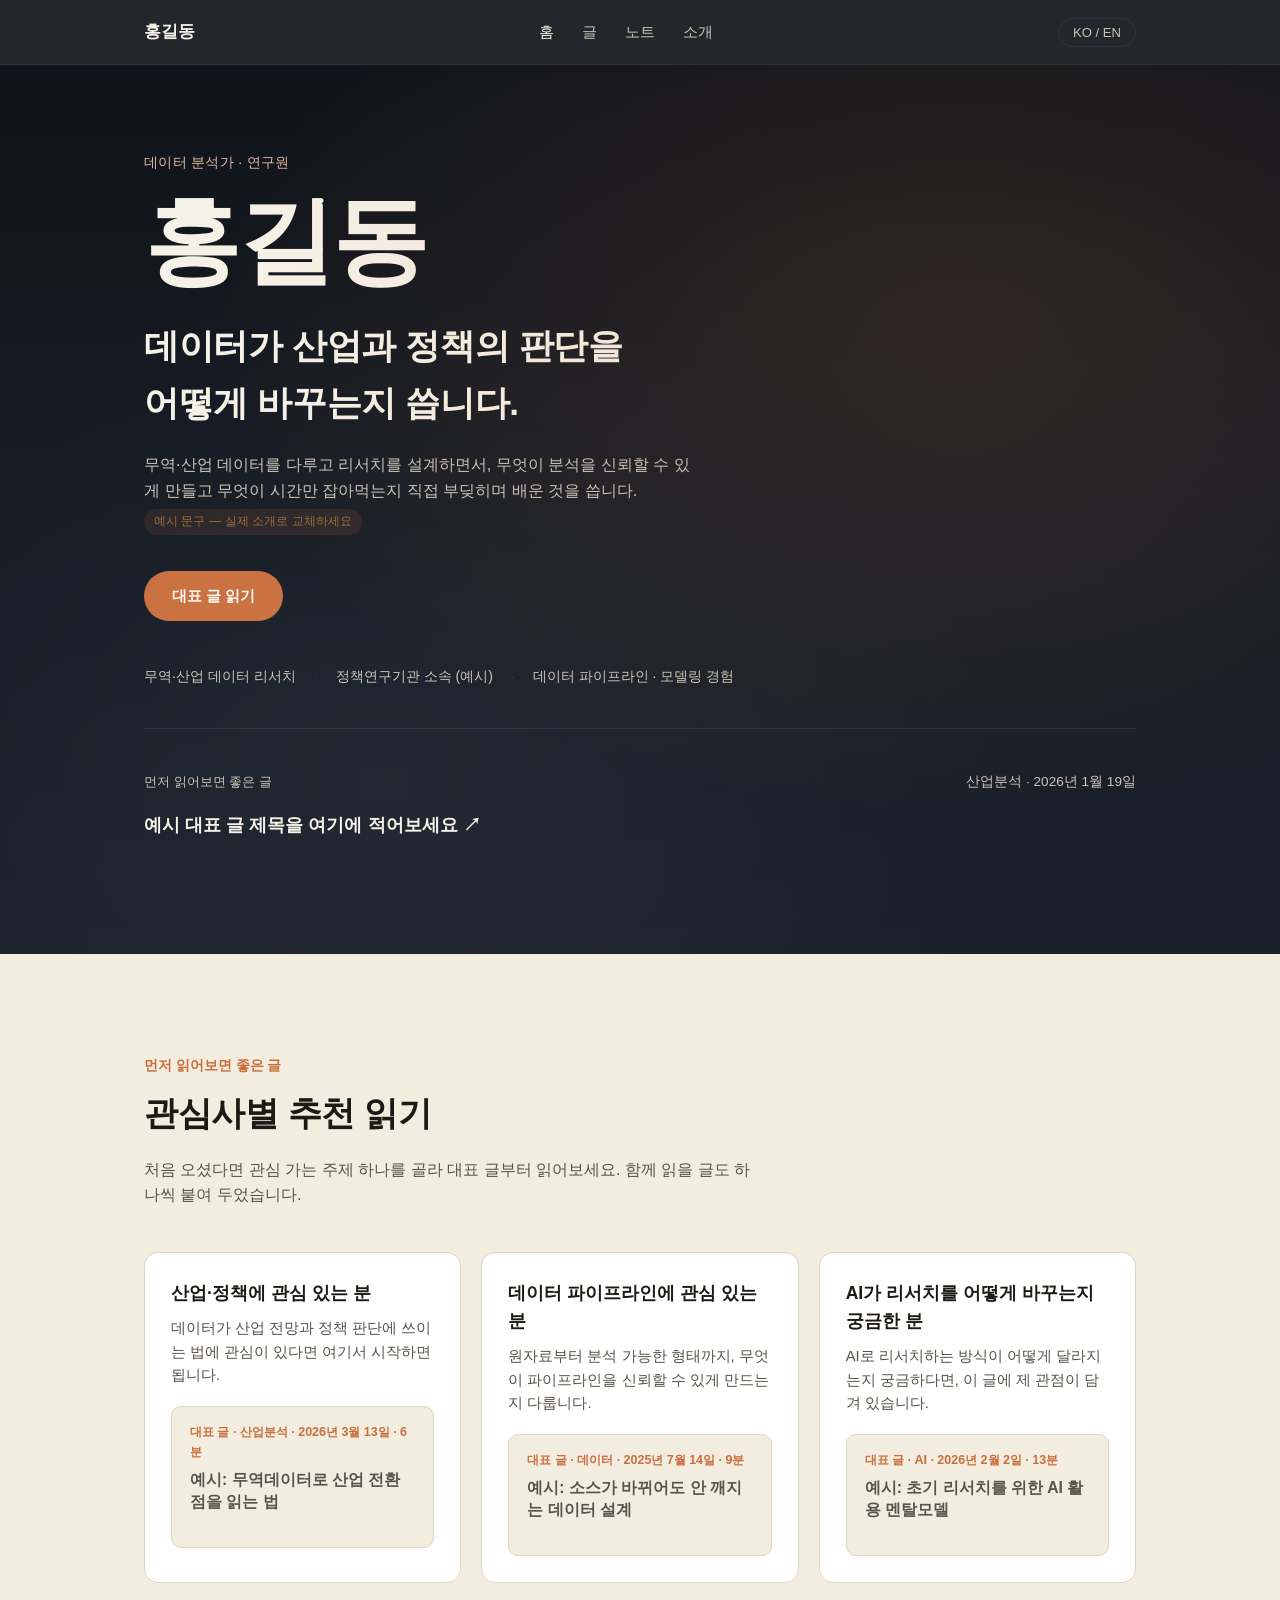
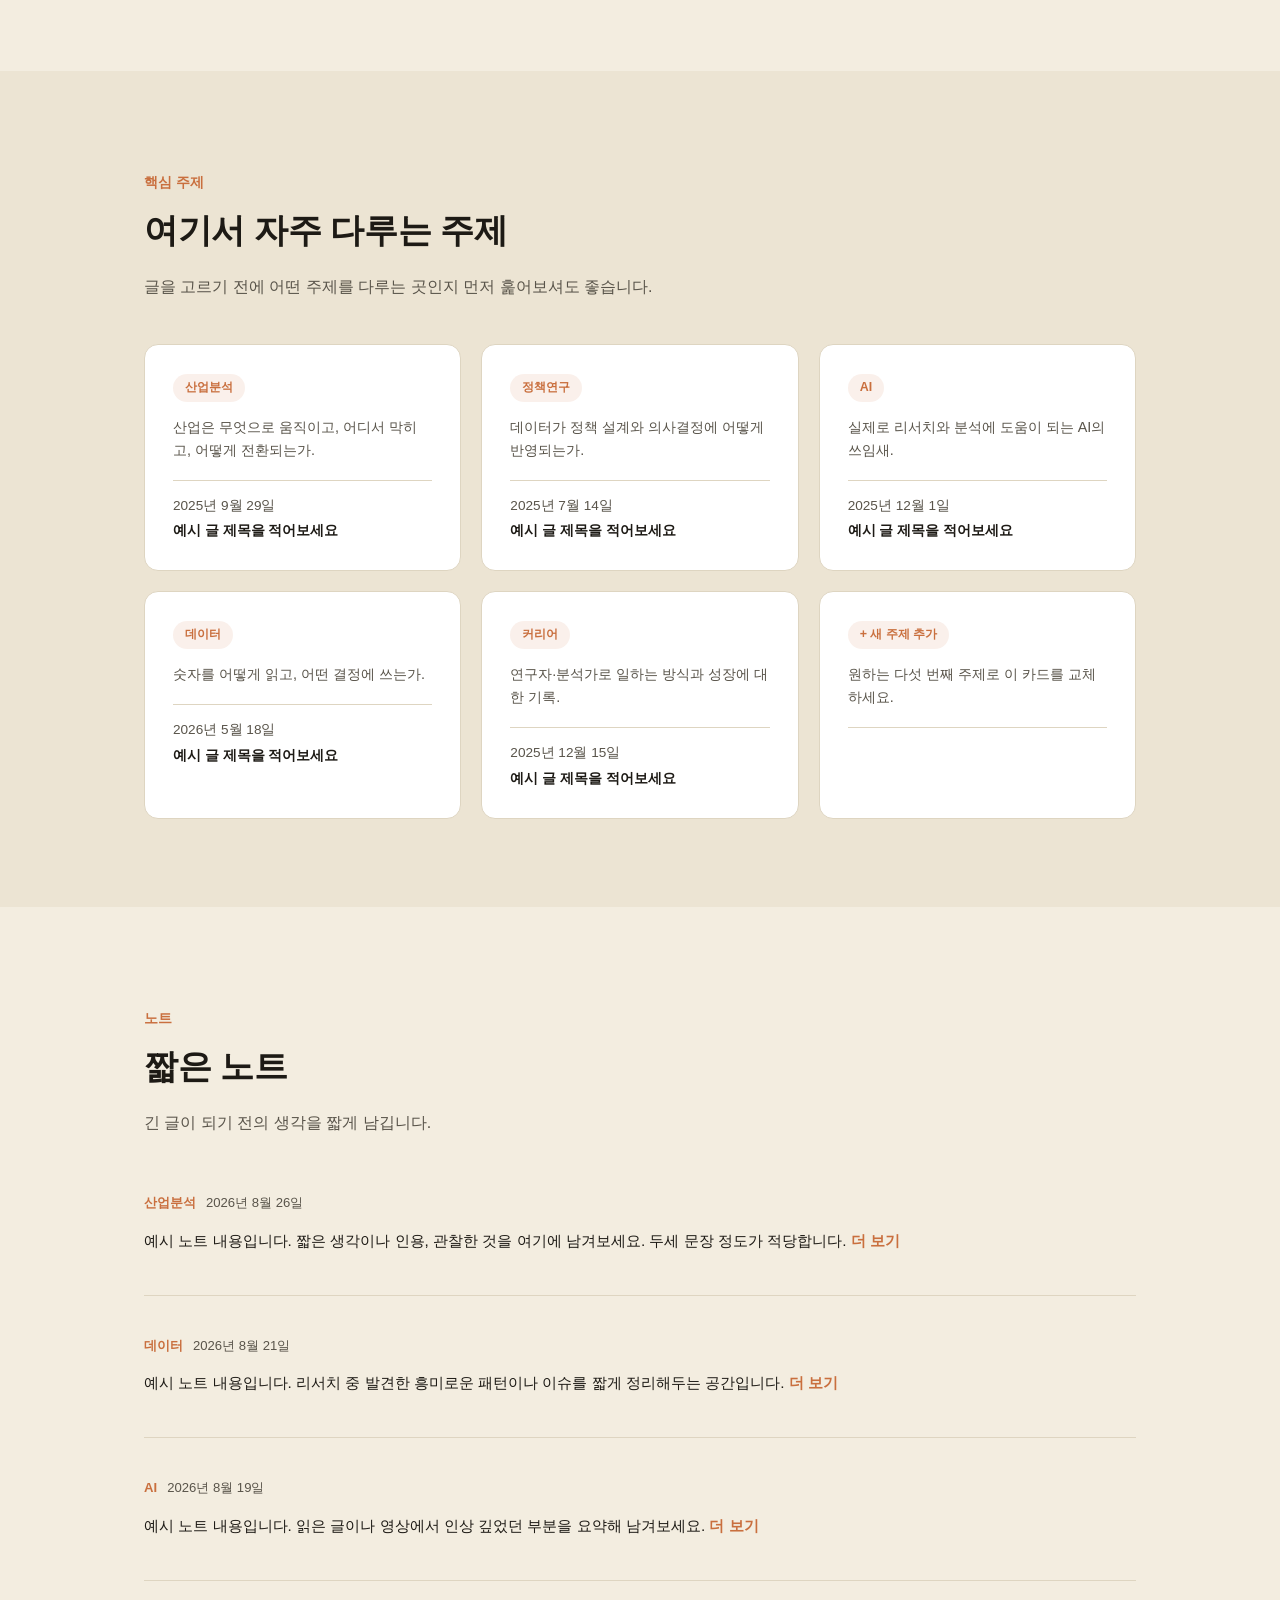
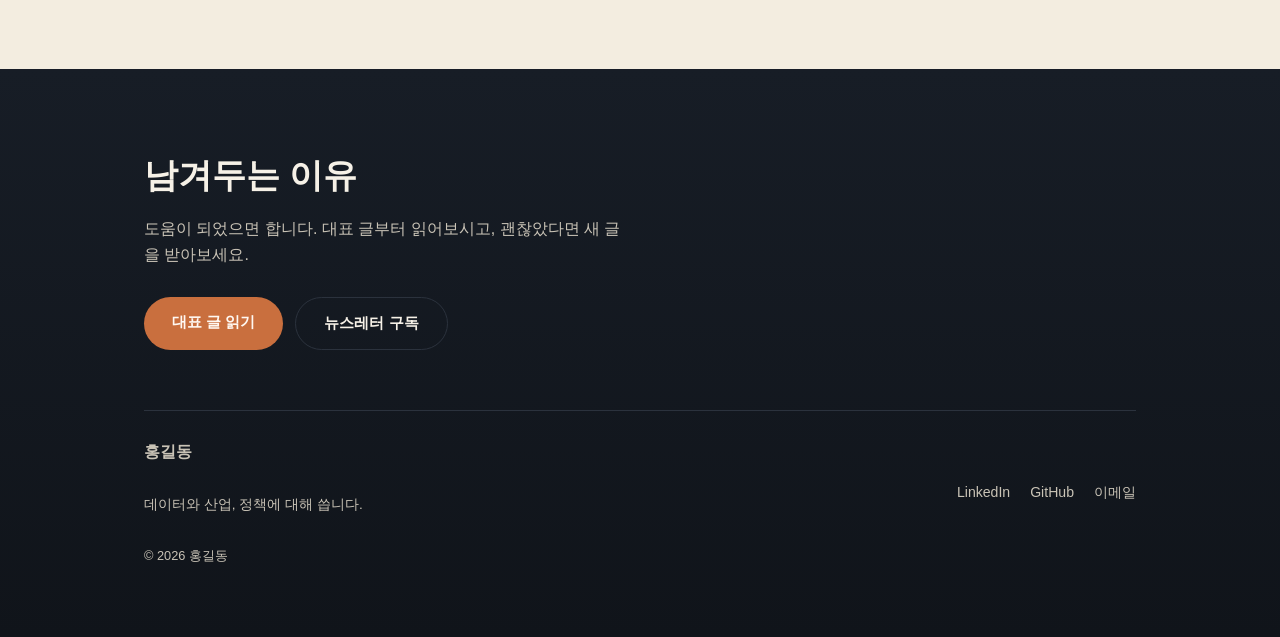
==== index.html @ bb6f6898 "Initial personal site (taeho.io benchmark) Static multi-page site with hero, topics, notes, and abou" ====
<!DOCTYPE html>
<html lang="ko">
<head>
<meta charset="UTF-8">
<meta name="viewport" content="width=device-width, initial-scale=1.0">
<title>홍길동 | 데이터와 산업, 정책에 대해 씁니다</title>
<meta name="description" content="홍길동의 개인 페이지 — 데이터 분석, 산업 리서치, 정책에 대한 글을 씁니다.">
<link rel="stylesheet" href="styles.css">
</head>
<body>

<nav class="nav">
  <div class="wrap">
    <a href="index.html" class="nav-logo">홍길동</a>
    <ul class="nav-menu" id="navMenu">
      <li><a href="index.html" class="active">홈</a></li>
      <li><a href="posts.html">글</a></li>
      <li><a href="notes.html">노트</a></li>
      <li><a href="about.html">소개</a></li>
    </ul>
    <div class="nav-right">
      <button class="nav-pill">KO / EN</button>
      <button class="nav-toggle" id="navToggle" aria-label="메뉴 열기">&#9776;</button>
    </div>
  </div>
</nav>

<header class="hero">
  <div class="wrap">
    <p class="eyebrow">데이터 분석가 · 연구원</p>
    <h1 class="hero-name">홍길동</h1>
    <p class="hero-tagline">데이터가 산업과 정책의 판단을<br>어떻게 바꾸는지 씁니다.</p>
    <p class="hero-desc">
      무역·산업 데이터를 다루고 리서치를 설계하면서, 무엇이 분석을 신뢰할 수 있게 만들고 무엇이 시간만 잡아먹는지 직접 부딪히며 배운 것을 씁니다.
      <span class="placeholder-note">예시 문구 — 실제 소개로 교체하세요</span>
    </p>
    <a href="posts.html" class="btn btn-accent">대표 글 읽기</a>

    <div class="hero-meta">
      <span>무역·산업 데이터 리서치</span>
      <span>정책연구기관 소속 (예시)</span>
      <span>데이터 파이프라인 · 모델링 경험</span>
    </div>

    <div class="featured-strip">
      <div>
        <p class="label">먼저 읽어보면 좋은 글</p>
        <p class="title">예시 대표 글 제목을 여기에 적어보세요 &#8599;</p>
      </div>
      <p class="date">산업분석 · 2026년 1월 19일</p>
    </div>
  </div>
</header>

<section class="section">
  <div class="wrap">
    <p class="section-label">먼저 읽어보면 좋은 글</p>
    <div class="section-head-row">
      <div>
        <h2 class="section-title">관심사별 추천 읽기</h2>
        <p class="section-desc">처음 오셨다면 관심 가는 주제 하나를 골라 대표 글부터 읽어보세요. 함께 읽을 글도 하나씩 붙여 두었습니다.</p>
      </div>
    </div>

    <div class="interest-grid">
      <div class="card">
        <h3>산업·정책에 관심 있는 분</h3>
        <p>데이터가 산업 전망과 정책 판단에 쓰이는 법에 관심이 있다면 여기서 시작하면 됩니다.</p>
        <div class="card-post">
          <p class="kicker">대표 글 · 산업분석 · 2026년 3월 13일 · 6분</p>
          <p class="headline">예시: 무역데이터로 산업 전환점을 읽는 법</p>
        </div>
      </div>

      <div class="card">
        <h3>데이터 파이프라인에 관심 있는 분</h3>
        <p>원자료부터 분석 가능한 형태까지, 무엇이 파이프라인을 신뢰할 수 있게 만드는지 다룹니다.</p>
        <div class="card-post">
          <p class="kicker">대표 글 · 데이터 · 2025년 7월 14일 · 9분</p>
          <p class="headline">예시: 소스가 바뀌어도 안 깨지는 데이터 설계</p>
        </div>
      </div>

      <div class="card">
        <h3>AI가 리서치를 어떻게 바꾸는지 궁금한 분</h3>
        <p>AI로 리서치하는 방식이 어떻게 달라지는지 궁금하다면, 이 글에 제 관점이 담겨 있습니다.</p>
        <div class="card-post">
          <p class="kicker">대표 글 · AI · 2026년 2월 2일 · 13분</p>
          <p class="headline">예시: 초기 리서치를 위한 AI 활용 멘탈모델</p>
        </div>
      </div>
    </div>
  </div>
</section>

<section class="section section-alt">
  <div class="wrap">
    <p class="section-label">핵심 주제</p>
    <h2 class="section-title">여기서 자주 다루는 주제</h2>
    <p class="section-desc">글을 고르기 전에 어떤 주제를 다루는 곳인지 먼저 훑어보셔도 좋습니다.</p>

    <div class="topics-grid">
      <div class="topic-card">
        <span class="topic-tag">산업분석</span>
        <p>산업은 무엇으로 움직이고, 어디서 막히고, 어떻게 전환되는가.</p>
        <div class="latest">
          <span class="date">2025년 9월 29일</span>
          <span class="title">예시 글 제목을 적어보세요</span>
        </div>
      </div>

      <div class="topic-card">
        <span class="topic-tag">정책연구</span>
        <p>데이터가 정책 설계와 의사결정에 어떻게 반영되는가.</p>
        <div class="latest">
          <span class="date">2025년 7월 14일</span>
          <span class="title">예시 글 제목을 적어보세요</span>
        </div>
      </div>

      <div class="topic-card">
        <span class="topic-tag">AI</span>
        <p>실제로 리서치와 분석에 도움이 되는 AI의 쓰임새.</p>
        <div class="latest">
          <span class="date">2025년 12월 1일</span>
          <span class="title">예시 글 제목을 적어보세요</span>
        </div>
      </div>

      <div class="topic-card">
        <span class="topic-tag">데이터</span>
        <p>숫자를 어떻게 읽고, 어떤 결정에 쓰는가.</p>
        <div class="latest">
          <span class="date">2026년 5월 18일</span>
          <span class="title">예시 글 제목을 적어보세요</span>
        </div>
      </div>

      <div class="topic-card">
        <span class="topic-tag">커리어</span>
        <p>연구자·분석가로 일하는 방식과 성장에 대한 기록.</p>
        <div class="latest">
          <span class="date">2025년 12월 15일</span>
          <span class="title">예시 글 제목을 적어보세요</span>
        </div>
      </div>

      <div class="topic-card">
        <span class="topic-tag">+ 새 주제 추가</span>
        <p>원하는 다섯 번째 주제로 이 카드를 교체하세요.</p>
        <div class="latest">
          <span class="date">&nbsp;</span>
          <span class="title">&nbsp;</span>
        </div>
      </div>
    </div>
  </div>
</section>

<section class="section">
  <div class="wrap">
    <p class="section-label">노트</p>
    <div class="section-head-row">
      <div>
        <h2 class="section-title">짧은 노트</h2>
        <p class="section-desc">긴 글이 되기 전의 생각을 짧게 남깁니다.</p>
      </div>
    </div>

    <div class="notes-list">
      <div class="note-item">
        <p class="note-meta"><span>산업분석</span><span class="date">2026년 8월 26일</span></p>
        <p class="note-text">예시 노트 내용입니다. 짧은 생각이나 인용, 관찰한 것을 여기에 남겨보세요. 두세 문장 정도가 적당합니다. <span class="more">더 보기</span></p>
      </div>
      <div class="note-item">
        <p class="note-meta"><span>데이터</span><span class="date">2026년 8월 21일</span></p>
        <p class="note-text">예시 노트 내용입니다. 리서치 중 발견한 흥미로운 패턴이나 이슈를 짧게 정리해두는 공간입니다. <span class="more">더 보기</span></p>
      </div>
      <div class="note-item">
        <p class="note-meta"><span>AI</span><span class="date">2026년 8월 19일</span></p>
        <p class="note-text">예시 노트 내용입니다. 읽은 글이나 영상에서 인상 깊었던 부분을 요약해 남겨보세요. <span class="more">더 보기</span></p>
      </div>
    </div>
  </div>
</section>

<section class="footer-cta">
  <div class="wrap">
    <h2>남겨두는 이유</h2>
    <p>도움이 되었으면 합니다. 대표 글부터 읽어보시고, 괜찮았다면 새 글을 받아보세요.</p>
    <div class="footer-actions">
      <a href="posts.html" class="btn btn-accent">대표 글 읽기</a>
      <a href="#" class="btn btn-outline">뉴스레터 구독</a>
    </div>

    <div class="footer-bottom">
      <div>
        <p class="brand">홍길동</p>
        <p class="tag">데이터와 산업, 정책에 대해 씁니다.</p>
      </div>
      <ul class="footer-links">
        <li><a href="#">LinkedIn</a></li>
        <li><a href="#">GitHub</a></li>
        <li><a href="mailto:you@example.com">이메일</a></li>
      </ul>
    </div>
    <p class="copyright">© 2026 홍길동</p>
  </div>
</section>

<script src="script.js"></script>
</body>
</html>
---- styles.css ----
/* ===== Design tokens ===== */
:root {
  --bg-cream: #f3ede0;
  --bg-cream-2: #ece4d3;
  --bg-dark: #12161c;
  --bg-dark-2: #1b212b;
  --text-dark: #1d1a15;
  --text-dark-soft: #59544a;
  --text-light: #f6f1e7;
  --text-light-soft: #c9c3b6;
  --accent: #c96f3e;
  --accent-soft: #e2b8a0;
  --border-soft: #ded5c1;
  --border-dark: #2b323d;
  --radius: 14px;
  --max-width: 1040px;
  --font-sans: "Pretendard", "Apple SD Gothic Neo", "Noto Sans KR", -apple-system, BlinkMacSystemFont, sans-serif;
}

* { box-sizing: border-box; }

html { scroll-behavior: smooth; }

body {
  margin: 0;
  font-family: var(--font-sans);
  background: var(--bg-cream);
  color: var(--text-dark);
  line-height: 1.6;
  -webkit-font-smoothing: antialiased;
}

a { color: inherit; text-decoration: none; }

img { max-width: 100%; display: block; }

.wrap {
  max-width: var(--max-width);
  margin: 0 auto;
  padding: 0 24px;
}

/* ===== Nav ===== */
.nav {
  position: sticky;
  top: 0;
  z-index: 50;
  background: rgba(18, 22, 28, 0.92);
  backdrop-filter: blur(8px);
  border-bottom: 1px solid var(--border-dark);
}

.nav .wrap {
  display: flex;
  align-items: center;
  justify-content: space-between;
  height: 64px;
}

.nav-logo {
  font-weight: 700;
  font-size: 1.05rem;
  color: var(--text-light);
  letter-spacing: -0.01em;
}

.nav-menu {
  display: flex;
  gap: 28px;
  list-style: none;
  margin: 0;
  padding: 0;
}

.nav-menu a {
  color: var(--text-light-soft);
  font-size: 0.92rem;
  transition: color 0.15s ease;
}

.nav-menu a:hover,
.nav-menu a.active {
  color: var(--text-light);
}

.nav-right {
  display: flex;
  align-items: center;
  gap: 10px;
}

.nav-pill {
  border: 1px solid var(--border-dark);
  color: var(--text-light-soft);
  font-size: 0.82rem;
  padding: 6px 14px;
  border-radius: 999px;
  background: transparent;
  cursor: pointer;
}

.nav-pill:hover { color: var(--text-light); border-color: var(--text-light-soft); }

.nav-toggle {
  display: none;
  background: none;
  border: none;
  color: var(--text-light);
  font-size: 1.4rem;
  cursor: pointer;
}

/* ===== Hero ===== */
.hero {
  position: relative;
  background: linear-gradient(180deg, #10141a 0%, #171d26 60%, #1b212b 100%);
  color: var(--text-light);
  padding: 72px 0 96px;
  overflow: hidden;
}

.hero::after {
  content: "";
  position: absolute;
  inset: 0;
  background:
    radial-gradient(ellipse at 75% 30%, rgba(201, 111, 62, 0.16), transparent 55%),
    radial-gradient(ellipse at 30% 80%, rgba(255, 255, 255, 0.04), transparent 50%);
  pointer-events: none;
}

.hero .wrap { position: relative; }

.eyebrow {
  color: var(--accent-soft);
  font-size: 0.9rem;
  letter-spacing: 0.02em;
  margin-bottom: 18px;
}

.hero-name {
  font-size: clamp(3.2rem, 9vw, 6rem);
  font-weight: 800;
  letter-spacing: -0.02em;
  margin: 0 0 28px;
  line-height: 1.02;
}

.hero-tagline {
  font-size: clamp(1.5rem, 3.4vw, 2.2rem);
  font-weight: 700;
  max-width: 620px;
  margin: 0 0 20px;
  letter-spacing: -0.01em;
}

.hero-desc {
  color: var(--text-light-soft);
  font-size: 1.02rem;
  max-width: 560px;
  margin: 0 0 36px;
}

.btn {
  display: inline-block;
  padding: 13px 28px;
  border-radius: 999px;
  font-weight: 600;
  font-size: 0.95rem;
  cursor: pointer;
  border: none;
}

.btn-accent {
  background: var(--accent);
  color: #fff8f2;
}

.btn-accent:hover { background: #b45f31; }

.btn-outline {
  border: 1px solid var(--border-dark);
  color: var(--text-light);
  background: transparent;
}

.btn-outline:hover { border-color: var(--text-light-soft); }

.hero-meta {
  margin-top: 44px;
  display: flex;
  flex-wrap: wrap;
  gap: 10px 18px;
  color: var(--text-light-soft);
  font-size: 0.88rem;
}

.hero-meta span::after {
  content: "\00b7";
  margin-left: 18px;
  color: var(--border-dark);
}

.hero-meta span:last-child::after { content: ""; }

/* Featured strip inside hero */
.featured-strip {
  margin-top: 40px;
  padding-top: 28px;
  border-top: 1px solid var(--border-dark);
  display: flex;
  align-items: baseline;
  justify-content: space-between;
  gap: 16px;
  flex-wrap: wrap;
}

.featured-strip .label {
  color: var(--text-light-soft);
  font-size: 0.82rem;
}

.featured-strip .title {
  font-size: 1.15rem;
  font-weight: 700;
}

.featured-strip .date {
  color: var(--text-light-soft);
  font-size: 0.85rem;
  white-space: nowrap;
}

/* ===== Section ===== */
.section {
  padding: 88px 0;
}

.section-alt {
  background: var(--bg-cream-2);
}

.section-label {
  color: var(--accent);
  font-size: 0.85rem;
  font-weight: 600;
  margin-bottom: 10px;
}

.section-title {
  font-size: clamp(1.6rem, 3.2vw, 2.1rem);
  font-weight: 800;
  letter-spacing: -0.01em;
  margin: 0 0 14px;
}

.section-desc {
  color: var(--text-dark-soft);
  max-width: 620px;
  margin-bottom: 44px;
}

.section-head-row {
  display: flex;
  justify-content: space-between;
  align-items: flex-end;
  gap: 24px;
  flex-wrap: wrap;
}

/* ===== Interest cards ===== */
.interest-grid {
  display: grid;
  grid-template-columns: repeat(3, 1fr);
  gap: 20px;
}

.card {
  background: #fff;
  border: 1px solid var(--border-soft);
  border-radius: var(--radius);
  padding: 26px;
}

.card h3 {
  font-size: 1.1rem;
  margin: 0 0 10px;
}

.card p {
  color: var(--text-dark-soft);
  font-size: 0.92rem;
  margin: 0 0 18px;
}

.card-post {
  background: var(--bg-cream);
  border: 1px solid var(--border-soft);
  border-radius: 10px;
  padding: 16px 18px;
}

.card-post .kicker {
  font-size: 0.78rem;
  color: var(--accent);
  font-weight: 600;
  margin-bottom: 6px;
}

.card-post .headline {
  font-size: 0.98rem;
  font-weight: 700;
  line-height: 1.4;
}

/* ===== Topics grid ===== */
.topics-grid {
  display: grid;
  grid-template-columns: repeat(3, 1fr);
  gap: 20px;
}

.topic-card {
  background: #fff;
  border: 1px solid var(--border-soft);
  border-radius: var(--radius);
  padding: 28px;
  transition: border-color 0.15s ease, transform 0.15s ease;
}

.topic-card:hover {
  border-color: var(--accent-soft);
  transform: translateY(-2px);
}

.topic-tag {
  display: inline-block;
  font-size: 0.78rem;
  font-weight: 700;
  color: var(--accent);
  background: rgba(201, 111, 62, 0.1);
  padding: 4px 12px;
  border-radius: 999px;
  margin-bottom: 14px;
}

.topic-card p {
  color: var(--text-dark-soft);
  font-size: 0.9rem;
  margin: 0 0 18px;
}

.topic-card .latest {
  border-top: 1px solid var(--border-soft);
  padding-top: 14px;
  font-size: 0.85rem;
}

.topic-card .latest .date {
  color: var(--text-dark-soft);
  display: block;
  margin-bottom: 4px;
}

.topic-card .latest .title {
  font-weight: 600;
}

/* ===== Notes list ===== */
.notes-list {
  display: flex;
  flex-direction: column;
  gap: 0;
}

.note-item {
  padding: 26px 0;
  border-bottom: 1px solid var(--border-soft);
}

.note-item:first-child { padding-top: 0; }

.note-meta {
  display: flex;
  gap: 10px;
  align-items: center;
  font-size: 0.82rem;
  color: var(--accent);
  font-weight: 600;
  margin-bottom: 10px;
}

.note-meta .date {
  color: var(--text-dark-soft);
  font-weight: 400;
}

.note-text {
  color: var(--text-dark);
  font-size: 0.96rem;
}

.note-text .more {
  color: var(--accent);
  font-weight: 600;
}

/* ===== About / background ===== */
.about-block {
  display: grid;
  grid-template-columns: 1.1fr 1.4fr;
  gap: 40px;
  align-items: start;
}

.about-card {
  background: #fff;
  border: 1px solid var(--border-soft);
  border-radius: var(--radius);
  padding: 28px;
}

.about-card .source {
  font-size: 0.8rem;
  color: var(--accent);
  font-weight: 600;
  margin-bottom: 8px;
}

.about-card .quote {
  font-size: 0.95rem;
  color: var(--text-dark);
  margin: 0 0 20px;
}

.placeholder-note {
  display: inline-block;
  margin-top: 6px;
  font-size: 0.78rem;
  color: #9a6a3a;
  background: rgba(201, 111, 62, 0.12);
  padding: 3px 10px;
  border-radius: 999px;
}

/* ===== Footer / newsletter ===== */
.footer-cta {
  background: linear-gradient(180deg, #171d26 0%, #10141a 100%);
  color: var(--text-light);
  padding: 80px 0 40px;
}

.footer-cta h2 {
  font-size: clamp(1.6rem, 3vw, 2.1rem);
  margin: 0 0 14px;
}

.footer-cta p {
  color: var(--text-light-soft);
  max-width: 480px;
  margin: 0 0 30px;
}

.footer-actions {
  display: flex;
  gap: 12px;
  flex-wrap: wrap;
  margin-bottom: 60px;
}

.footer-bottom {
  border-top: 1px solid var(--border-dark);
  padding-top: 28px;
  display: flex;
  justify-content: space-between;
  align-items: center;
  flex-wrap: wrap;
  gap: 16px;
}

.footer-bottom .brand {
  font-weight: 700;
}

.footer-bottom .tag {
  color: var(--text-light-soft);
  font-size: 0.85rem;
}

.footer-links {
  display: flex;
  gap: 20px;
  list-style: none;
  margin: 0;
  padding: 0;
  color: var(--text-light-soft);
  font-size: 0.88rem;
}

.footer-links a:hover { color: var(--text-light); }

.copyright {
  color: #6b7280;
  font-size: 0.8rem;
  margin-top: 24px;
}

/* ===== Post list page ===== */
.page-header {
  background: linear-gradient(180deg, #10141a 0%, #1b212b 100%);
  color: var(--text-light);
  padding: 64px 0 48px;
}

.page-header h1 {
  font-size: clamp(2.2rem, 5vw, 3rem);
  margin: 0 0 12px;
}

.page-header p {
  color: var(--text-light-soft);
  max-width: 560px;
}

.filter-row {
  display: flex;
  gap: 10px;
  flex-wrap: wrap;
  margin: 40px 0;
}

.filter-pill {
  border: 1px solid var(--border-soft);
  background: #fff;
  color: var(--text-dark-soft);
  font-size: 0.85rem;
  padding: 7px 16px;
  border-radius: 999px;
  cursor: pointer;
}

.filter-pill.active {
  background: var(--text-dark);
  color: var(--text-light);
  border-color: var(--text-dark);
}

.post-list {
  display: flex;
  flex-direction: column;
  gap: 0;
}

.post-row {
  display: flex;
  justify-content: space-between;
  gap: 24px;
  padding: 28px 0;
  border-bottom: 1px solid var(--border-soft);
}

.post-row .kicker {
  font-size: 0.78rem;
  color: var(--accent);
  font-weight: 700;
  margin-bottom: 8px;
}

.post-row .title {
  font-size: 1.15rem;
  font-weight: 700;
  margin-bottom: 8px;
}

.post-row .excerpt {
  color: var(--text-dark-soft);
  font-size: 0.9rem;
  max-width: 560px;
}

.post-row .date {
  white-space: nowrap;
  color: var(--text-dark-soft);
  font-size: 0.85rem;
}

/* ===== Responsive ===== */
@media (max-width: 860px) {
  .interest-grid,
  .topics-grid { grid-template-columns: 1fr; }
  .about-block { grid-template-columns: 1fr; }
  .nav-menu { display: none; }
  .nav-toggle { display: block; }
  .post-row { flex-direction: column; }

  .nav-menu.open {
    position: absolute;
    top: 64px;
    left: 0;
    right: 0;
    flex-direction: column;
    background: var(--bg-dark-2);
    padding: 20px 24px;
    gap: 18px;
    border-bottom: 1px solid var(--border-dark);
  }
}
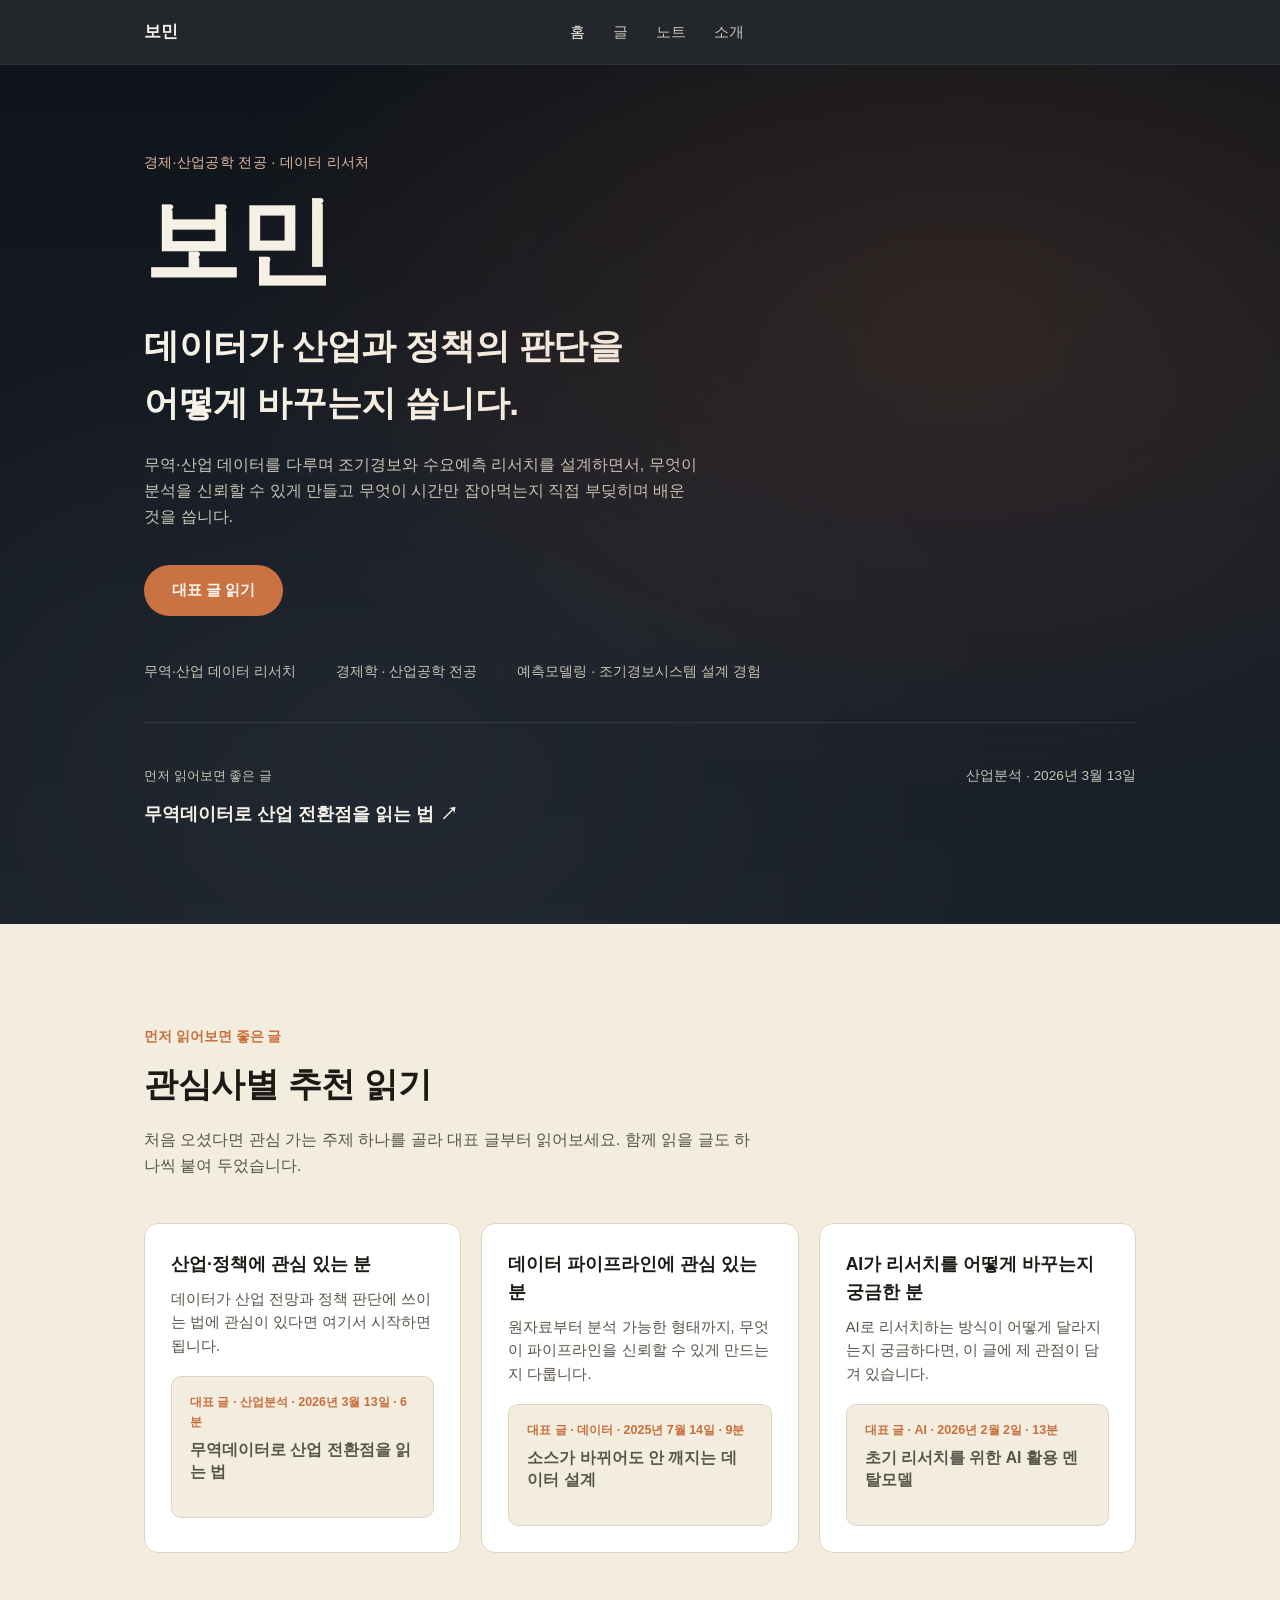
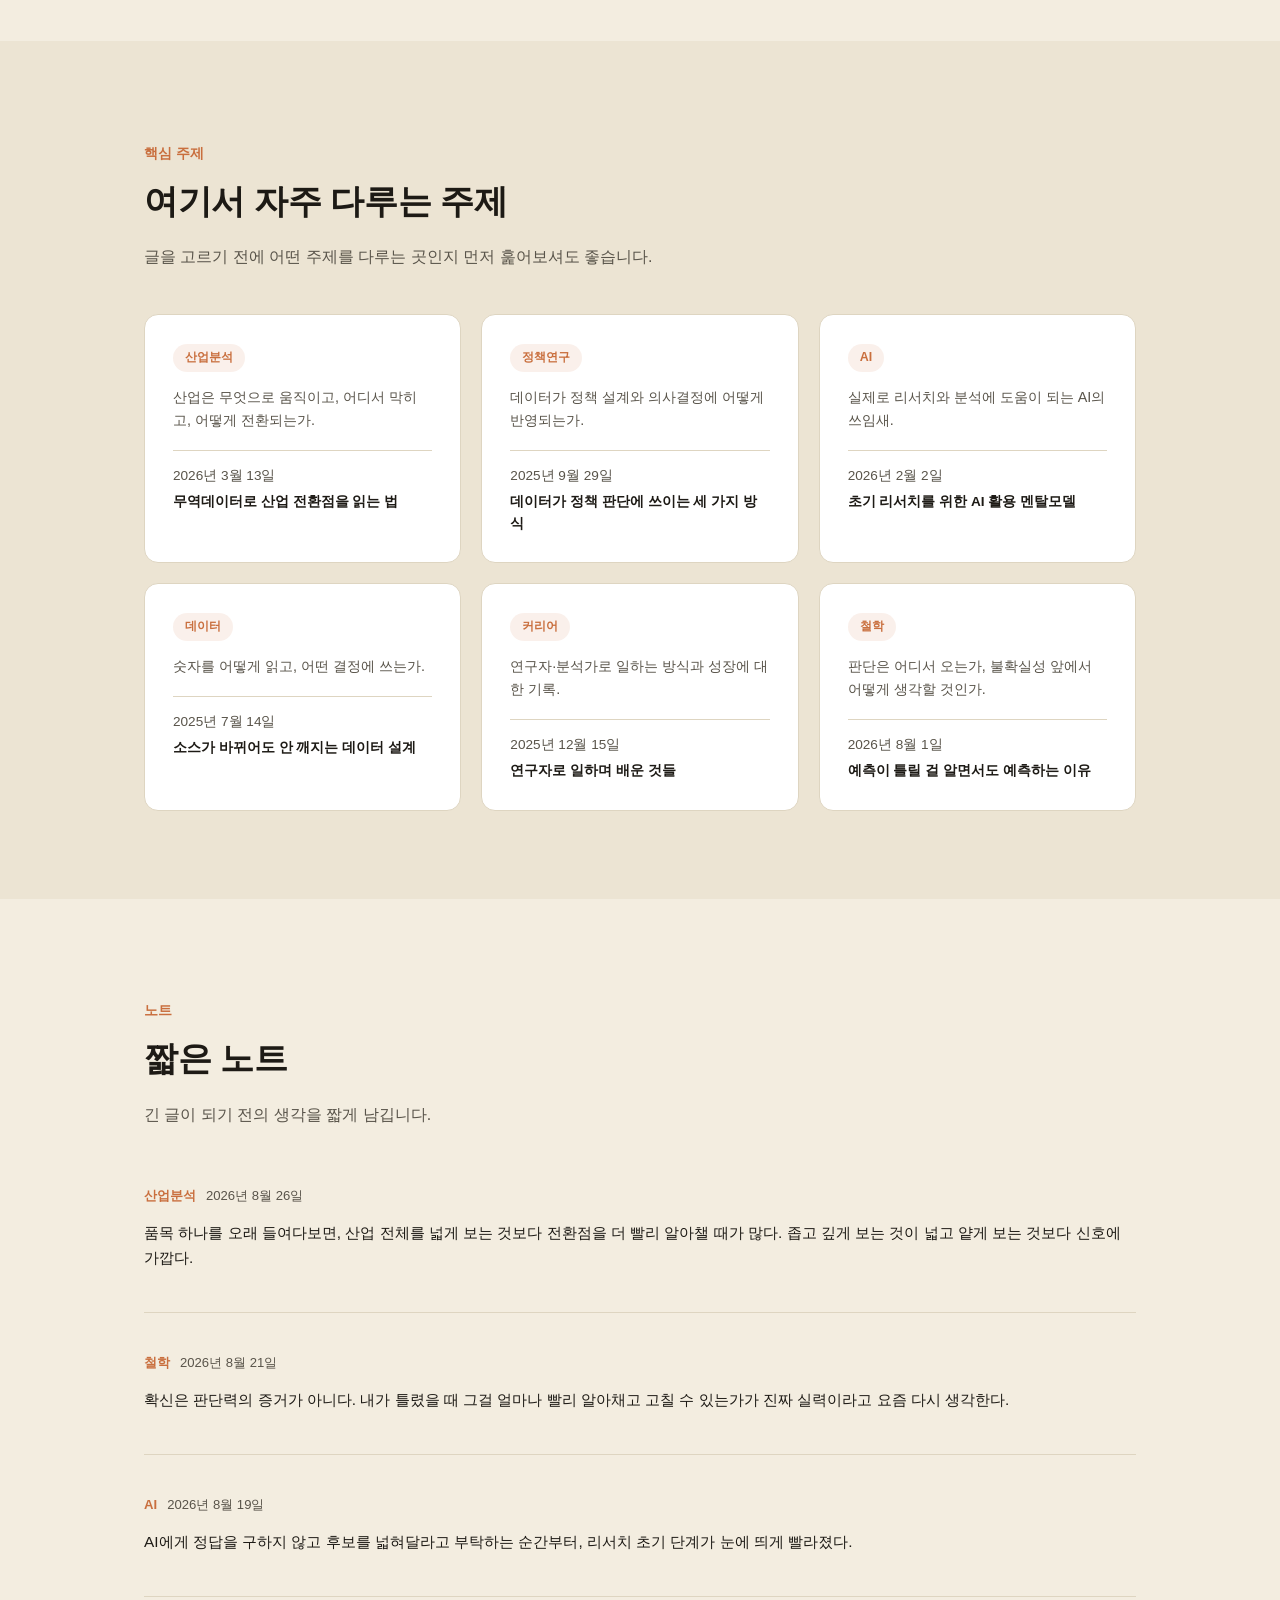
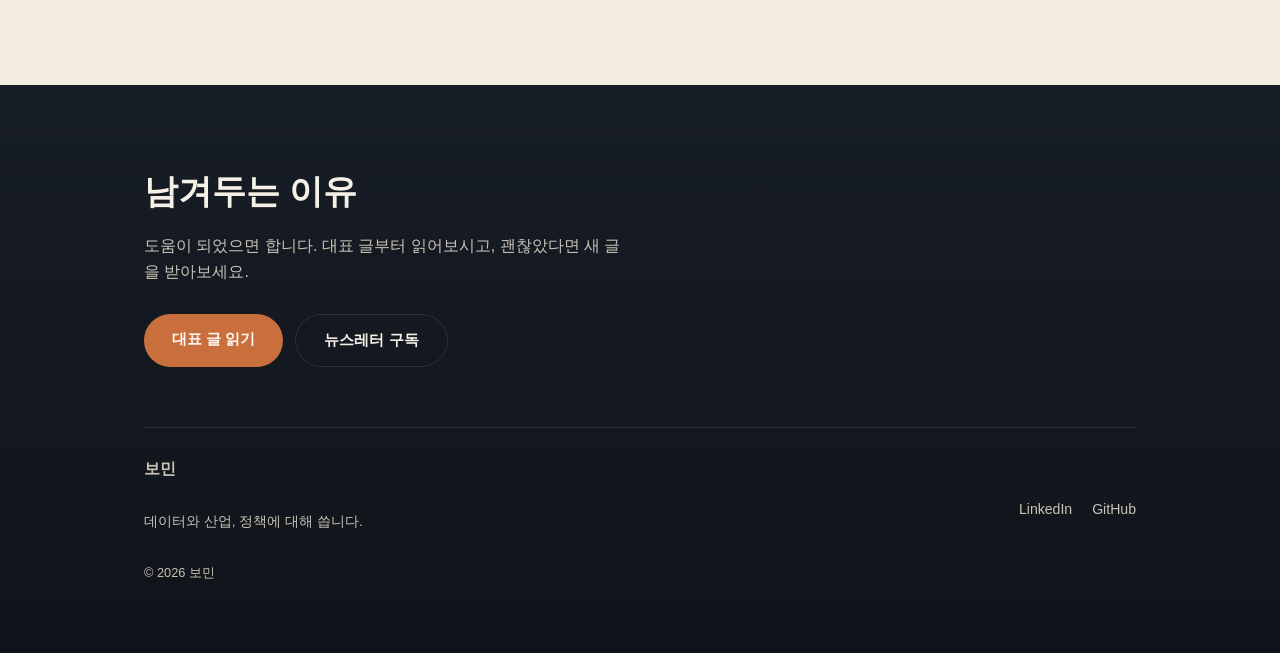
==== commit b8bec16c: "Fill in real name, bio copy, and philosophy topic; link posts to real article pages - Replace placeh" ====
--- a/index.html
+++ b/index.html
@@ -3,15 +3,15 @@
 <head>
 <meta charset="UTF-8">
 <meta name="viewport" content="width=device-width, initial-scale=1.0">
-<title>홍길동 | 데이터와 산업, 정책에 대해 씁니다</title>
-<meta name="description" content="홍길동의 개인 페이지 — 데이터 분석, 산업 리서치, 정책에 대한 글을 씁니다.">
+<title>보민 | 데이터와 산업, 정책에 대해 씁니다</title>
+<meta name="description" content="보민의 개인 페이지 — 데이터 분석, 산업 리서치, 정책, 그리고 판단에 대한 글을 씁니다.">
 <link rel="stylesheet" href="styles.css">
 </head>
 <body>
 
 <nav class="nav">
   <div class="wrap">
-    <a href="index.html" class="nav-logo">홍길동</a>
+    <a href="index.html" class="nav-logo">보민</a>
     <ul class="nav-menu" id="navMenu">
       <li><a href="index.html" class="active">홈</a></li>
       <li><a href="posts.html">글</a></li>
@@ -19,7 +19,6 @@
       <li><a href="about.html">소개</a></li>
     </ul>
     <div class="nav-right">
-      <button class="nav-pill">KO / EN</button>
       <button class="nav-toggle" id="navToggle" aria-label="메뉴 열기">&#9776;</button>
     </div>
   </div>
@@ -27,27 +26,26 @@
 
 <header class="hero">
   <div class="wrap">
-    <p class="eyebrow">데이터 분석가 · 연구원</p>
-    <h1 class="hero-name">홍길동</h1>
+    <p class="eyebrow">경제·산업공학 전공 · 데이터 리서처</p>
+    <h1 class="hero-name">보민</h1>
     <p class="hero-tagline">데이터가 산업과 정책의 판단을<br>어떻게 바꾸는지 씁니다.</p>
     <p class="hero-desc">
-      무역·산업 데이터를 다루고 리서치를 설계하면서, 무엇이 분석을 신뢰할 수 있게 만들고 무엇이 시간만 잡아먹는지 직접 부딪히며 배운 것을 씁니다.
-      <span class="placeholder-note">예시 문구 — 실제 소개로 교체하세요</span>
+      무역·산업 데이터를 다루며 조기경보와 수요예측 리서치를 설계하면서, 무엇이 분석을 신뢰할 수 있게 만들고 무엇이 시간만 잡아먹는지 직접 부딪히며 배운 것을 씁니다.
     </p>
-    <a href="posts.html" class="btn btn-accent">대표 글 읽기</a>
+    <a href="posts/industry-turning-point.html" class="btn btn-accent">대표 글 읽기</a>
 
     <div class="hero-meta">
       <span>무역·산업 데이터 리서치</span>
-      <span>정책연구기관 소속 (예시)</span>
-      <span>데이터 파이프라인 · 모델링 경험</span>
+      <span>경제학 · 산업공학 전공</span>
+      <span>예측모델링 · 조기경보시스템 설계 경험</span>
     </div>
 
     <div class="featured-strip">
       <div>
         <p class="label">먼저 읽어보면 좋은 글</p>
-        <p class="title">예시 대표 글 제목을 여기에 적어보세요 &#8599;</p>
-      </div>
-      <p class="date">산업분석 · 2026년 1월 19일</p>
+        <a class="title" href="posts/industry-turning-point.html">무역데이터로 산업 전환점을 읽는 법 &#8599;</a>
+      </div>
+      <p class="date">산업분석 · 2026년 3월 13일</p>
     </div>
   </div>
 </header>
@@ -66,28 +64,28 @@
       <div class="card">
         <h3>산업·정책에 관심 있는 분</h3>
         <p>데이터가 산업 전망과 정책 판단에 쓰이는 법에 관심이 있다면 여기서 시작하면 됩니다.</p>
-        <div class="card-post">
+        <a class="card-post" href="posts/industry-turning-point.html">
           <p class="kicker">대표 글 · 산업분석 · 2026년 3월 13일 · 6분</p>
-          <p class="headline">예시: 무역데이터로 산업 전환점을 읽는 법</p>
-        </div>
+          <p class="headline">무역데이터로 산업 전환점을 읽는 법</p>
+        </a>
       </div>
 
       <div class="card">
         <h3>데이터 파이프라인에 관심 있는 분</h3>
         <p>원자료부터 분석 가능한 형태까지, 무엇이 파이프라인을 신뢰할 수 있게 만드는지 다룹니다.</p>
-        <div class="card-post">
+        <a class="card-post" href="posts/resilient-data-pipeline.html">
           <p class="kicker">대표 글 · 데이터 · 2025년 7월 14일 · 9분</p>
-          <p class="headline">예시: 소스가 바뀌어도 안 깨지는 데이터 설계</p>
-        </div>
+          <p class="headline">소스가 바뀌어도 안 깨지는 데이터 설계</p>
+        </a>
       </div>
 
       <div class="card">
         <h3>AI가 리서치를 어떻게 바꾸는지 궁금한 분</h3>
         <p>AI로 리서치하는 방식이 어떻게 달라지는지 궁금하다면, 이 글에 제 관점이 담겨 있습니다.</p>
-        <div class="card-post">
+        <a class="card-post" href="posts/ai-research-mentalmodel.html">
           <p class="kicker">대표 글 · AI · 2026년 2월 2일 · 13분</p>
-          <p class="headline">예시: 초기 리서치를 위한 AI 활용 멘탈모델</p>
-        </div>
+          <p class="headline">초기 리서치를 위한 AI 활용 멘탈모델</p>
+        </a>
       </div>
     </div>
   </div>
@@ -100,59 +98,59 @@
     <p class="section-desc">글을 고르기 전에 어떤 주제를 다루는 곳인지 먼저 훑어보셔도 좋습니다.</p>
 
     <div class="topics-grid">
-      <div class="topic-card">
+      <a class="topic-card" href="posts/industry-turning-point.html">
         <span class="topic-tag">산업분석</span>
         <p>산업은 무엇으로 움직이고, 어디서 막히고, 어떻게 전환되는가.</p>
         <div class="latest">
-          <span class="date">2025년 9월 29일</span>
-          <span class="title">예시 글 제목을 적어보세요</span>
-        </div>
-      </div>
-
-      <div class="topic-card">
+          <span class="date">2026년 3월 13일</span>
+          <span class="title">무역데이터로 산업 전환점을 읽는 법</span>
+        </div>
+      </a>
+
+      <a class="topic-card" href="posts/policy-and-data.html">
         <span class="topic-tag">정책연구</span>
         <p>데이터가 정책 설계와 의사결정에 어떻게 반영되는가.</p>
         <div class="latest">
-          <span class="date">2025년 7월 14일</span>
-          <span class="title">예시 글 제목을 적어보세요</span>
-        </div>
-      </div>
-
-      <div class="topic-card">
+          <span class="date">2025년 9월 29일</span>
+          <span class="title">데이터가 정책 판단에 쓰이는 세 가지 방식</span>
+        </div>
+      </a>
+
+      <a class="topic-card" href="posts/ai-research-mentalmodel.html">
         <span class="topic-tag">AI</span>
         <p>실제로 리서치와 분석에 도움이 되는 AI의 쓰임새.</p>
         <div class="latest">
-          <span class="date">2025년 12월 1일</span>
-          <span class="title">예시 글 제목을 적어보세요</span>
-        </div>
-      </div>
-
-      <div class="topic-card">
+          <span class="date">2026년 2월 2일</span>
+          <span class="title">초기 리서치를 위한 AI 활용 멘탈모델</span>
+        </div>
+      </a>
+
+      <a class="topic-card" href="posts/resilient-data-pipeline.html">
         <span class="topic-tag">데이터</span>
         <p>숫자를 어떻게 읽고, 어떤 결정에 쓰는가.</p>
         <div class="latest">
-          <span class="date">2026년 5월 18일</span>
-          <span class="title">예시 글 제목을 적어보세요</span>
-        </div>
-      </div>
-
-      <div class="topic-card">
+          <span class="date">2025년 7월 14일</span>
+          <span class="title">소스가 바뀌어도 안 깨지는 데이터 설계</span>
+        </div>
+      </a>
+
+      <a class="topic-card" href="posts/notes-on-being-a-researcher.html">
         <span class="topic-tag">커리어</span>
         <p>연구자·분석가로 일하는 방식과 성장에 대한 기록.</p>
         <div class="latest">
           <span class="date">2025년 12월 15일</span>
-          <span class="title">예시 글 제목을 적어보세요</span>
-        </div>
-      </div>
-
-      <div class="topic-card">
-        <span class="topic-tag">+ 새 주제 추가</span>
-        <p>원하는 다섯 번째 주제로 이 카드를 교체하세요.</p>
-        <div class="latest">
-          <span class="date">&nbsp;</span>
-          <span class="title">&nbsp;</span>
-        </div>
-      </div>
+          <span class="title">연구자로 일하며 배운 것들</span>
+        </div>
+      </a>
+
+      <a class="topic-card" href="posts/forecasting-anyway.html">
+        <span class="topic-tag">철학</span>
+        <p>판단은 어디서 오는가, 불확실성 앞에서 어떻게 생각할 것인가.</p>
+        <div class="latest">
+          <span class="date">2026년 8월 1일</span>
+          <span class="title">예측이 틀릴 걸 알면서도 예측하는 이유</span>
+        </div>
+      </a>
     </div>
   </div>
 </section>
@@ -170,15 +168,15 @@
     <div class="notes-list">
       <div class="note-item">
         <p class="note-meta"><span>산업분석</span><span class="date">2026년 8월 26일</span></p>
-        <p class="note-text">예시 노트 내용입니다. 짧은 생각이나 인용, 관찰한 것을 여기에 남겨보세요. 두세 문장 정도가 적당합니다. <span class="more">더 보기</span></p>
+        <p class="note-text">품목 하나를 오래 들여다보면, 산업 전체를 넓게 보는 것보다 전환점을 더 빨리 알아챌 때가 많다. 좁고 깊게 보는 것이 넓고 얕게 보는 것보다 신호에 가깝다.</p>
       </div>
       <div class="note-item">
-        <p class="note-meta"><span>데이터</span><span class="date">2026년 8월 21일</span></p>
-        <p class="note-text">예시 노트 내용입니다. 리서치 중 발견한 흥미로운 패턴이나 이슈를 짧게 정리해두는 공간입니다. <span class="more">더 보기</span></p>
+        <p class="note-meta"><span>철학</span><span class="date">2026년 8월 21일</span></p>
+        <p class="note-text">확신은 판단력의 증거가 아니다. 내가 틀렸을 때 그걸 얼마나 빨리 알아채고 고칠 수 있는가가 진짜 실력이라고 요즘 다시 생각한다.</p>
       </div>
       <div class="note-item">
         <p class="note-meta"><span>AI</span><span class="date">2026년 8월 19일</span></p>
-        <p class="note-text">예시 노트 내용입니다. 읽은 글이나 영상에서 인상 깊었던 부분을 요약해 남겨보세요. <span class="more">더 보기</span></p>
+        <p class="note-text">AI에게 정답을 구하지 않고 후보를 넓혀달라고 부탁하는 순간부터, 리서치 초기 단계가 눈에 띄게 빨라졌다.</p>
       </div>
     </div>
   </div>
@@ -189,22 +187,21 @@
     <h2>남겨두는 이유</h2>
     <p>도움이 되었으면 합니다. 대표 글부터 읽어보시고, 괜찮았다면 새 글을 받아보세요.</p>
     <div class="footer-actions">
-      <a href="posts.html" class="btn btn-accent">대표 글 읽기</a>
+      <a href="posts/industry-turning-point.html" class="btn btn-accent">대표 글 읽기</a>
       <a href="#" class="btn btn-outline">뉴스레터 구독</a>
     </div>
 
     <div class="footer-bottom">
       <div>
-        <p class="brand">홍길동</p>
+        <p class="brand">보민</p>
         <p class="tag">데이터와 산업, 정책에 대해 씁니다.</p>
       </div>
       <ul class="footer-links">
         <li><a href="#">LinkedIn</a></li>
         <li><a href="#">GitHub</a></li>
-        <li><a href="mailto:you@example.com">이메일</a></li>
       </ul>
     </div>
-    <p class="copyright">© 2026 홍길동</p>
+    <p class="copyright">© 2026 보민</p>
   </div>
 </section>
 
--- a/styles.css
+++ b/styles.css
@@ -294,10 +294,16 @@
 }
 
 .card-post {
+  display: block;
   background: var(--bg-cream);
   border: 1px solid var(--border-soft);
   border-radius: 10px;
   padding: 16px 18px;
+  transition: border-color 0.15s ease;
+}
+
+.card-post:hover {
+  border-color: var(--accent-soft);
 }
 
 .card-post .kicker {
@@ -582,6 +588,65 @@
   white-space: nowrap;
   color: var(--text-dark-soft);
   font-size: 0.85rem;
+}
+
+/* ===== Article page ===== */
+.article-header {
+  background: linear-gradient(180deg, #10141a 0%, #1b212b 100%);
+  color: var(--text-light);
+  padding: 56px 0 48px;
+}
+
+.article-header .kicker {
+  color: var(--accent-soft);
+  font-size: 0.85rem;
+  font-weight: 600;
+  margin-bottom: 14px;
+}
+
+.article-header h1 {
+  font-size: clamp(1.8rem, 4.5vw, 2.6rem);
+  line-height: 1.3;
+  margin: 0 0 20px;
+  max-width: 760px;
+}
+
+.article-header .meta {
+  color: var(--text-light-soft);
+  font-size: 0.88rem;
+}
+
+.article-body {
+  max-width: 720px;
+  margin: 0 auto;
+  padding: 56px 24px 40px;
+}
+
+.article-body p {
+  font-size: 1.02rem;
+  color: var(--text-dark);
+  margin: 0 0 22px;
+}
+
+.article-body h2 {
+  font-size: 1.3rem;
+  margin: 40px 0 16px;
+}
+
+.article-nav {
+  max-width: 720px;
+  margin: 0 auto;
+  padding: 0 24px 60px;
+  display: flex;
+  justify-content: space-between;
+  border-top: 1px solid var(--border-soft);
+  padding-top: 24px;
+}
+
+.article-nav a {
+  color: var(--accent);
+  font-weight: 600;
+  font-size: 0.92rem;
 }
 
 /* ===== Responsive ===== */
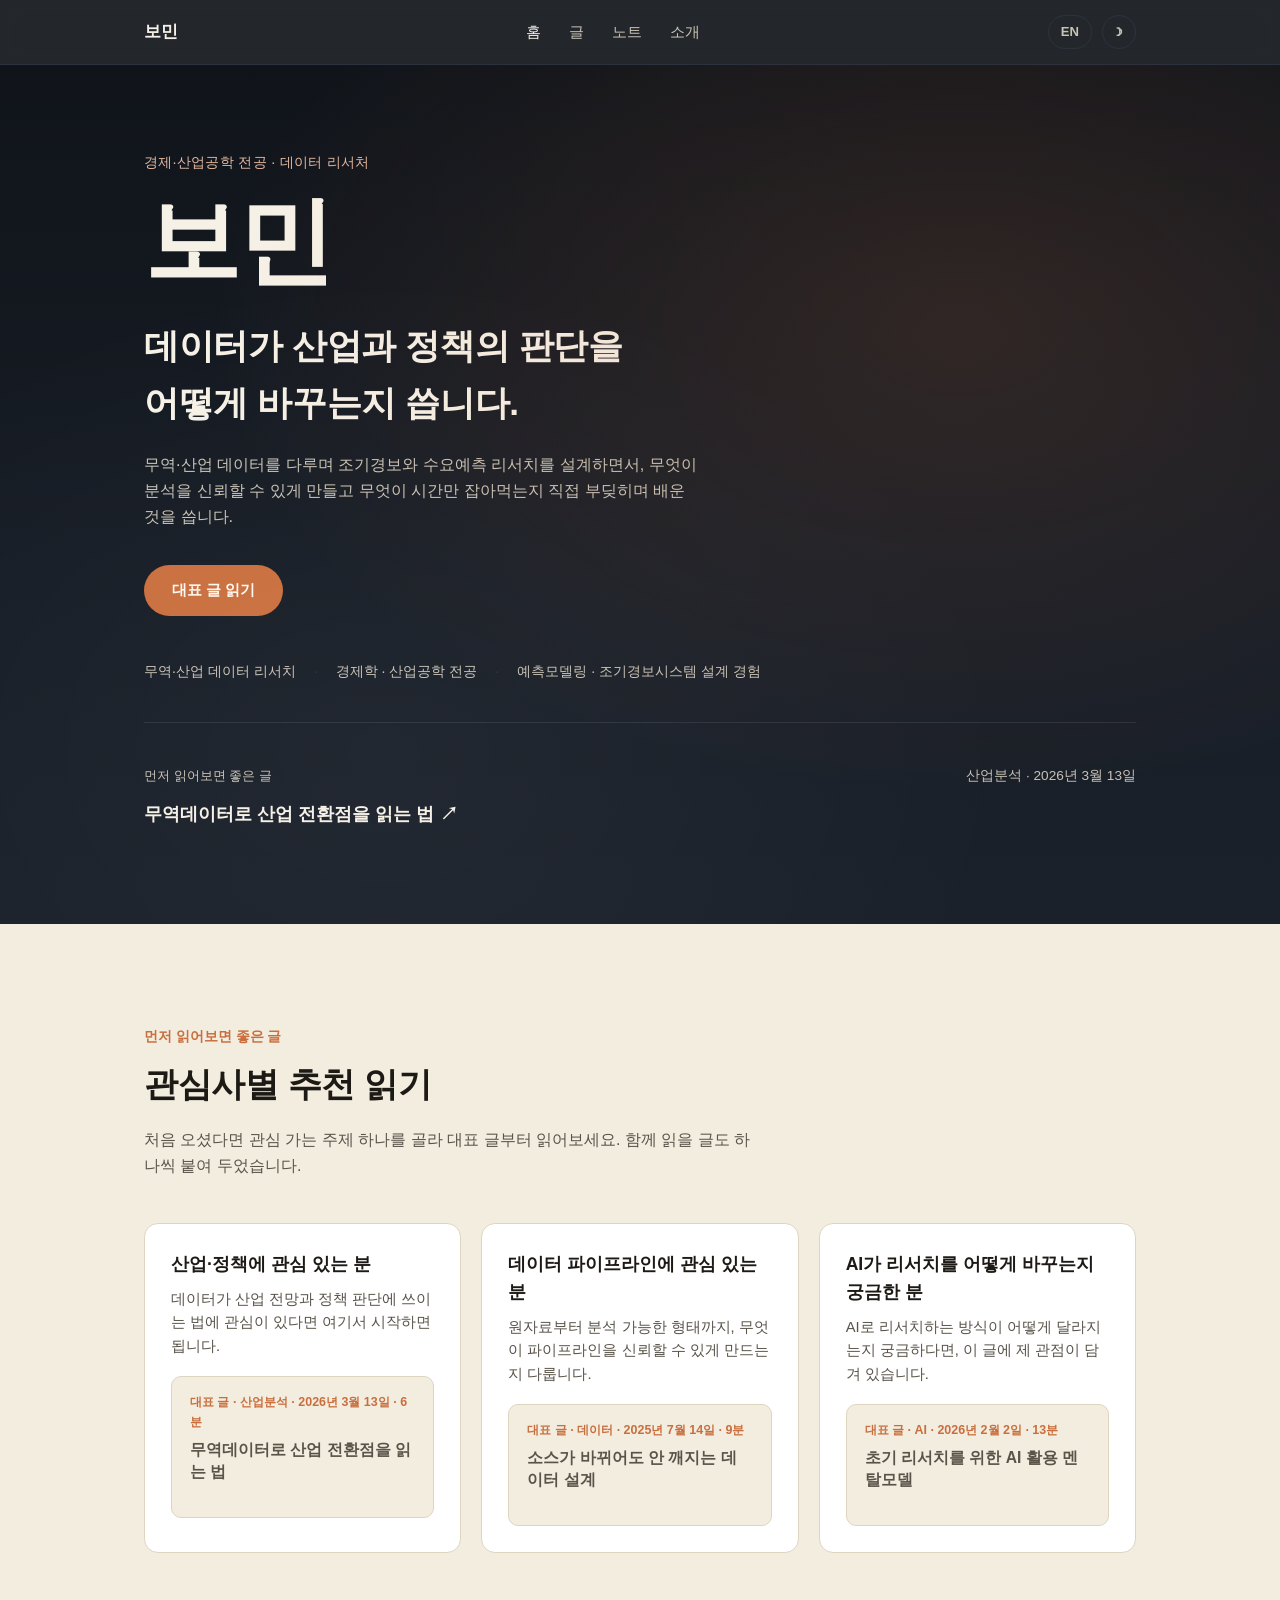
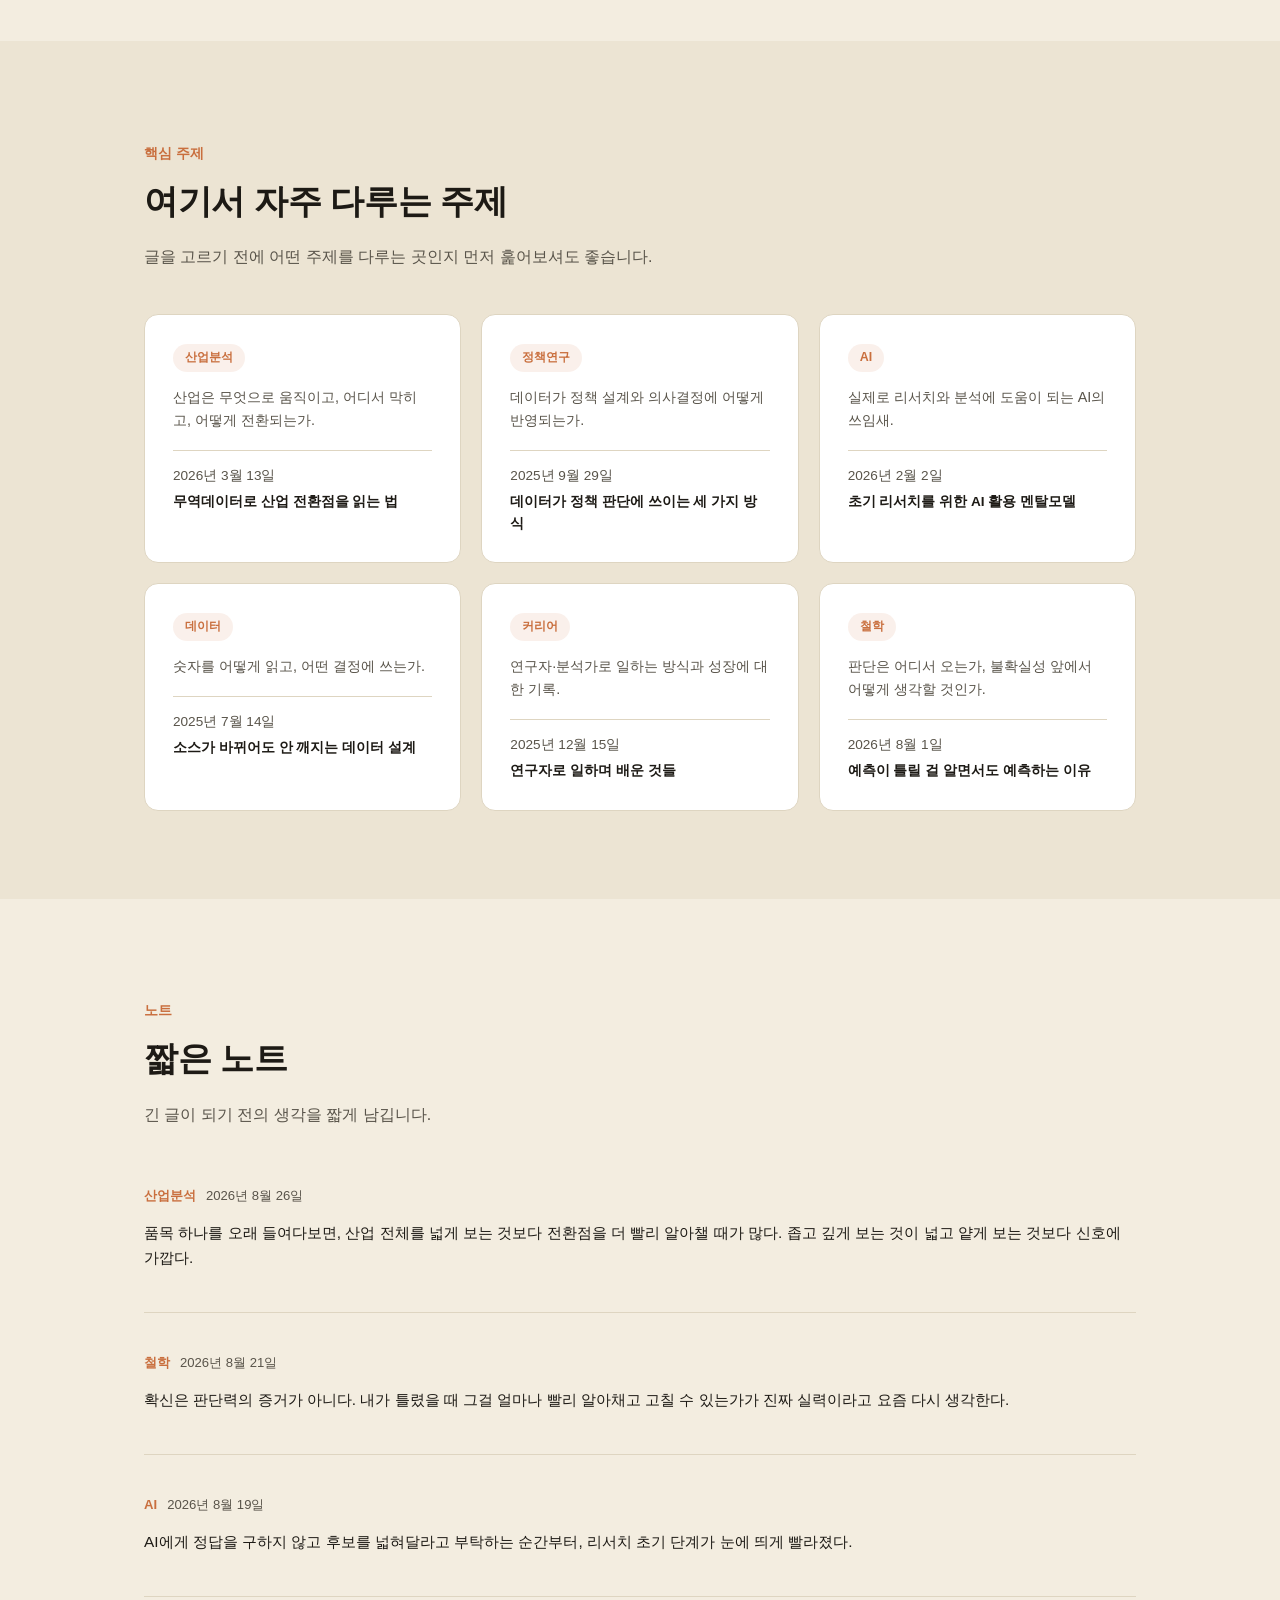
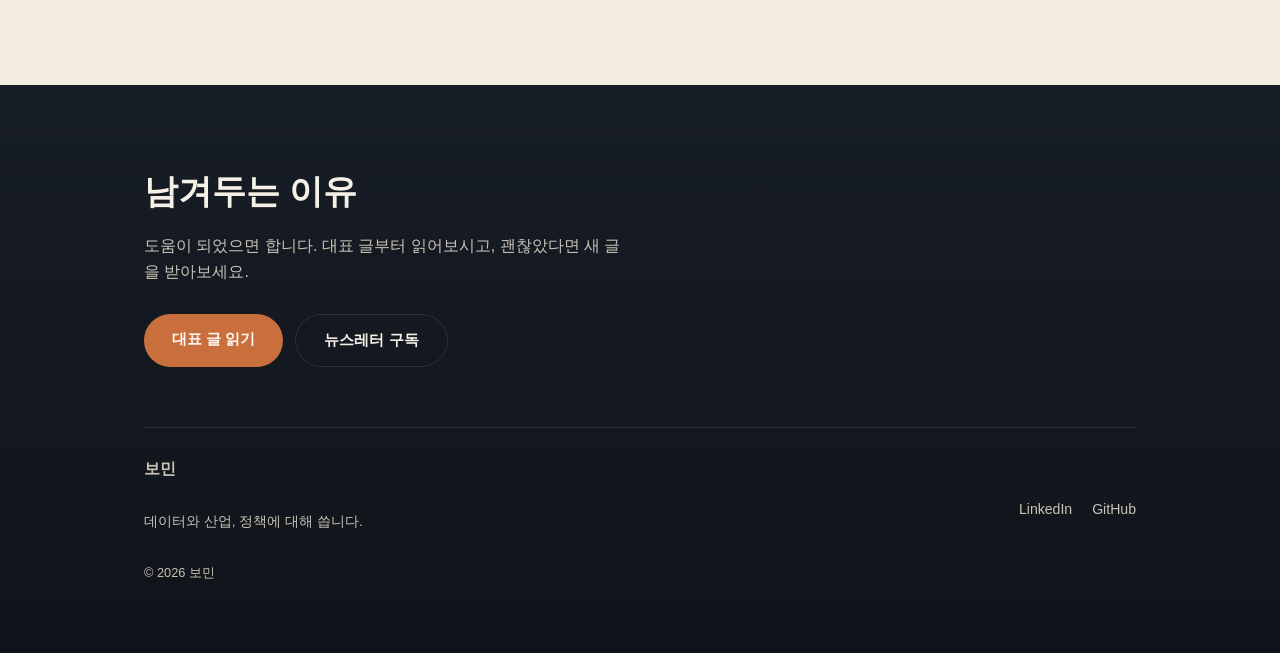
==== commit 9bcfa37f: "Add dark/light mode and KO/EN language toggle buttons - Theme: CSS custom properties swap via data-t" ====
--- a/index.html
+++ b/index.html
@@ -2,6 +2,7 @@
 <html lang="ko">
 <head>
 <meta charset="UTF-8">
+<script>(function(){try{var t=localStorage.getItem('theme');if(!t){t=window.matchMedia&&window.matchMedia('(prefers-color-scheme: dark)').matches?'dark':'light';}document.documentElement.setAttribute('data-theme',t);}catch(e){}})();</script>
 <meta name="viewport" content="width=device-width, initial-scale=1.0">
 <title>보민 | 데이터와 산업, 정책에 대해 씁니다</title>
 <meta name="description" content="보민의 개인 페이지 — 데이터 분석, 산업 리서치, 정책, 그리고 판단에 대한 글을 씁니다.">
@@ -13,12 +14,14 @@
   <div class="wrap">
     <a href="index.html" class="nav-logo">보민</a>
     <ul class="nav-menu" id="navMenu">
-      <li><a href="index.html" class="active">홈</a></li>
-      <li><a href="posts.html">글</a></li>
-      <li><a href="notes.html">노트</a></li>
-      <li><a href="about.html">소개</a></li>
+      <li><a href="index.html" class="active" data-en="Home">홈</a></li>
+      <li><a href="posts.html" data-en="Posts">글</a></li>
+      <li><a href="notes.html" data-en="Notes">노트</a></li>
+      <li><a href="about.html" data-en="About">소개</a></li>
     </ul>
     <div class="nav-right">
+      <button class="icon-btn" id="langToggle" aria-label="언어 전환">EN</button>
+      <button class="icon-btn" id="themeToggle" aria-label="다크모드 전환">&#9789;</button>
       <button class="nav-toggle" id="navToggle" aria-label="메뉴 열기">&#9776;</button>
     </div>
   </div>
@@ -26,64 +29,64 @@
 
 <header class="hero">
   <div class="wrap">
-    <p class="eyebrow">경제·산업공학 전공 · 데이터 리서처</p>
+    <p class="eyebrow" data-en="Economics &amp; Industrial Engineering · Data Researcher">경제·산업공학 전공 · 데이터 리서처</p>
     <h1 class="hero-name">보민</h1>
-    <p class="hero-tagline">데이터가 산업과 정책의 판단을<br>어떻게 바꾸는지 씁니다.</p>
-    <p class="hero-desc">
+    <p class="hero-tagline" data-en="Writing about how data changes<br>judgment in industry and policy.">데이터가 산업과 정책의 판단을<br>어떻게 바꾸는지 씁니다.</p>
+    <p class="hero-desc" data-en="I design early-warning and demand-forecasting research using trade and industry data, and write about what makes analysis trustworthy versus what just wastes time — lessons learned by running into them directly.">
       무역·산업 데이터를 다루며 조기경보와 수요예측 리서치를 설계하면서, 무엇이 분석을 신뢰할 수 있게 만들고 무엇이 시간만 잡아먹는지 직접 부딪히며 배운 것을 씁니다.
     </p>
-    <a href="posts/industry-turning-point.html" class="btn btn-accent">대표 글 읽기</a>
+    <a href="posts/industry-turning-point.html" class="btn btn-accent" data-en="Read the Flagship Post">대표 글 읽기</a>
 
     <div class="hero-meta">
-      <span>무역·산업 데이터 리서치</span>
-      <span>경제학 · 산업공학 전공</span>
-      <span>예측모델링 · 조기경보시스템 설계 경험</span>
+      <span data-en="Trade &amp; Industry Data Research">무역·산업 데이터 리서치</span>
+      <span data-en="Economics · Industrial Engineering">경제학 · 산업공학 전공</span>
+      <span data-en="Forecast Modeling · Early-Warning System Design">예측모델링 · 조기경보시스템 설계 경험</span>
     </div>
 
     <div class="featured-strip">
       <div>
-        <p class="label">먼저 읽어보면 좋은 글</p>
+        <p class="label" data-en="Worth reading first">먼저 읽어보면 좋은 글</p>
         <a class="title" href="posts/industry-turning-point.html">무역데이터로 산업 전환점을 읽는 법 &#8599;</a>
       </div>
-      <p class="date">산업분석 · 2026년 3월 13일</p>
+      <p class="date"><span data-en="Industry">산업분석</span> · 2026년 3월 13일</p>
     </div>
   </div>
 </header>
 
 <section class="section">
   <div class="wrap">
-    <p class="section-label">먼저 읽어보면 좋은 글</p>
+    <p class="section-label" data-en="Worth reading first">먼저 읽어보면 좋은 글</p>
     <div class="section-head-row">
       <div>
-        <h2 class="section-title">관심사별 추천 읽기</h2>
-        <p class="section-desc">처음 오셨다면 관심 가는 주제 하나를 골라 대표 글부터 읽어보세요. 함께 읽을 글도 하나씩 붙여 두었습니다.</p>
+        <h2 class="section-title" data-en="Recommended by Interest">관심사별 추천 읽기</h2>
+        <p class="section-desc" data-en="New here? Pick a topic you're curious about and start with the flagship post. A follow-up read is paired with each one.">처음 오셨다면 관심 가는 주제 하나를 골라 대표 글부터 읽어보세요. 함께 읽을 글도 하나씩 붙여 두었습니다.</p>
       </div>
     </div>
 
     <div class="interest-grid">
       <div class="card">
-        <h3>산업·정책에 관심 있는 분</h3>
-        <p>데이터가 산업 전망과 정책 판단에 쓰이는 법에 관심이 있다면 여기서 시작하면 됩니다.</p>
+        <h3 data-en="If you're into industry &amp; policy">산업·정책에 관심 있는 분</h3>
+        <p data-en="Start here if you're curious how data feeds into industry outlooks and policy decisions.">데이터가 산업 전망과 정책 판단에 쓰이는 법에 관심이 있다면 여기서 시작하면 됩니다.</p>
         <a class="card-post" href="posts/industry-turning-point.html">
-          <p class="kicker">대표 글 · 산업분석 · 2026년 3월 13일 · 6분</p>
+          <p class="kicker"><span data-en="Flagship ·">대표 글 ·</span> <span data-en="Industry">산업분석</span> · 2026년 3월 13일 · 6분</p>
           <p class="headline">무역데이터로 산업 전환점을 읽는 법</p>
         </a>
       </div>
 
       <div class="card">
-        <h3>데이터 파이프라인에 관심 있는 분</h3>
-        <p>원자료부터 분석 가능한 형태까지, 무엇이 파이프라인을 신뢰할 수 있게 만드는지 다룹니다.</p>
+        <h3 data-en="If you're into data pipelines">데이터 파이프라인에 관심 있는 분</h3>
+        <p data-en="From raw source to analysis-ready — what makes a pipeline something you can trust.">원자료부터 분석 가능한 형태까지, 무엇이 파이프라인을 신뢰할 수 있게 만드는지 다룹니다.</p>
         <a class="card-post" href="posts/resilient-data-pipeline.html">
-          <p class="kicker">대표 글 · 데이터 · 2025년 7월 14일 · 9분</p>
+          <p class="kicker"><span data-en="Flagship ·">대표 글 ·</span> <span data-en="Data">데이터</span> · 2025년 7월 14일 · 9분</p>
           <p class="headline">소스가 바뀌어도 안 깨지는 데이터 설계</p>
         </a>
       </div>
 
       <div class="card">
-        <h3>AI가 리서치를 어떻게 바꾸는지 궁금한 분</h3>
-        <p>AI로 리서치하는 방식이 어떻게 달라지는지 궁금하다면, 이 글에 제 관점이 담겨 있습니다.</p>
+        <h3 data-en="If you're curious how AI changes research">AI가 리서치를 어떻게 바꾸는지 궁금한 분</h3>
+        <p data-en="Curious how AI is changing the way research gets done? This post has my take.">AI로 리서치하는 방식이 어떻게 달라지는지 궁금하다면, 이 글에 제 관점이 담겨 있습니다.</p>
         <a class="card-post" href="posts/ai-research-mentalmodel.html">
-          <p class="kicker">대표 글 · AI · 2026년 2월 2일 · 13분</p>
+          <p class="kicker"><span data-en="Flagship ·">대표 글 ·</span> AI · 2026년 2월 2일 · 13분</p>
           <p class="headline">초기 리서치를 위한 AI 활용 멘탈모델</p>
         </a>
       </div>
@@ -93,14 +96,14 @@
 
 <section class="section section-alt">
   <div class="wrap">
-    <p class="section-label">핵심 주제</p>
-    <h2 class="section-title">여기서 자주 다루는 주제</h2>
-    <p class="section-desc">글을 고르기 전에 어떤 주제를 다루는 곳인지 먼저 훑어보셔도 좋습니다.</p>
+    <p class="section-label" data-en="Core Topics">핵심 주제</p>
+    <h2 class="section-title" data-en="Topics I write about most">여기서 자주 다루는 주제</h2>
+    <p class="section-desc" data-en="Feel free to browse the topics before picking a post.">글을 고르기 전에 어떤 주제를 다루는 곳인지 먼저 훑어보셔도 좋습니다.</p>
 
     <div class="topics-grid">
       <a class="topic-card" href="posts/industry-turning-point.html">
-        <span class="topic-tag">산업분석</span>
-        <p>산업은 무엇으로 움직이고, 어디서 막히고, 어떻게 전환되는가.</p>
+        <span class="topic-tag" data-en="Industry">산업분석</span>
+        <p data-en="What moves industries, where they get stuck, and how they turn over.">산업은 무엇으로 움직이고, 어디서 막히고, 어떻게 전환되는가.</p>
         <div class="latest">
           <span class="date">2026년 3월 13일</span>
           <span class="title">무역데이터로 산업 전환점을 읽는 법</span>
@@ -108,8 +111,8 @@
       </a>
 
       <a class="topic-card" href="posts/policy-and-data.html">
-        <span class="topic-tag">정책연구</span>
-        <p>데이터가 정책 설계와 의사결정에 어떻게 반영되는가.</p>
+        <span class="topic-tag" data-en="Policy">정책연구</span>
+        <p data-en="How data feeds into policy design and decisions.">데이터가 정책 설계와 의사결정에 어떻게 반영되는가.</p>
         <div class="latest">
           <span class="date">2025년 9월 29일</span>
           <span class="title">데이터가 정책 판단에 쓰이는 세 가지 방식</span>
@@ -118,7 +121,7 @@
 
       <a class="topic-card" href="posts/ai-research-mentalmodel.html">
         <span class="topic-tag">AI</span>
-        <p>실제로 리서치와 분석에 도움이 되는 AI의 쓰임새.</p>
+        <p data-en="Where AI actually helps research and analysis.">실제로 리서치와 분석에 도움이 되는 AI의 쓰임새.</p>
         <div class="latest">
           <span class="date">2026년 2월 2일</span>
           <span class="title">초기 리서치를 위한 AI 활용 멘탈모델</span>
@@ -126,8 +129,8 @@
       </a>
 
       <a class="topic-card" href="posts/resilient-data-pipeline.html">
-        <span class="topic-tag">데이터</span>
-        <p>숫자를 어떻게 읽고, 어떤 결정에 쓰는가.</p>
+        <span class="topic-tag" data-en="Data">데이터</span>
+        <p data-en="How to read numbers, and what decisions they're used for.">숫자를 어떻게 읽고, 어떤 결정에 쓰는가.</p>
         <div class="latest">
           <span class="date">2025년 7월 14일</span>
           <span class="title">소스가 바뀌어도 안 깨지는 데이터 설계</span>
@@ -135,8 +138,8 @@
       </a>
 
       <a class="topic-card" href="posts/notes-on-being-a-researcher.html">
-        <span class="topic-tag">커리어</span>
-        <p>연구자·분석가로 일하는 방식과 성장에 대한 기록.</p>
+        <span class="topic-tag" data-en="Career">커리어</span>
+        <p data-en="Notes on working and growing as a researcher/analyst.">연구자·분석가로 일하는 방식과 성장에 대한 기록.</p>
         <div class="latest">
           <span class="date">2025년 12월 15일</span>
           <span class="title">연구자로 일하며 배운 것들</span>
@@ -144,8 +147,8 @@
       </a>
 
       <a class="topic-card" href="posts/forecasting-anyway.html">
-        <span class="topic-tag">철학</span>
-        <p>판단은 어디서 오는가, 불확실성 앞에서 어떻게 생각할 것인가.</p>
+        <span class="topic-tag" data-en="Philosophy">철학</span>
+        <p data-en="Where judgment comes from, and how to think under uncertainty.">판단은 어디서 오는가, 불확실성 앞에서 어떻게 생각할 것인가.</p>
         <div class="latest">
           <span class="date">2026년 8월 1일</span>
           <span class="title">예측이 틀릴 걸 알면서도 예측하는 이유</span>
@@ -157,21 +160,21 @@
 
 <section class="section">
   <div class="wrap">
-    <p class="section-label">노트</p>
+    <p class="section-label" data-en="Notes">노트</p>
     <div class="section-head-row">
       <div>
-        <h2 class="section-title">짧은 노트</h2>
-        <p class="section-desc">긴 글이 되기 전의 생각을 짧게 남깁니다.</p>
+        <h2 class="section-title" data-en="Short Notes">짧은 노트</h2>
+        <p class="section-desc" data-en="Short thoughts, before they become long posts.">긴 글이 되기 전의 생각을 짧게 남깁니다.</p>
       </div>
     </div>
 
     <div class="notes-list">
       <div class="note-item">
-        <p class="note-meta"><span>산업분석</span><span class="date">2026년 8월 26일</span></p>
+        <p class="note-meta"><span data-en="Industry">산업분석</span><span class="date">2026년 8월 26일</span></p>
         <p class="note-text">품목 하나를 오래 들여다보면, 산업 전체를 넓게 보는 것보다 전환점을 더 빨리 알아챌 때가 많다. 좁고 깊게 보는 것이 넓고 얕게 보는 것보다 신호에 가깝다.</p>
       </div>
       <div class="note-item">
-        <p class="note-meta"><span>철학</span><span class="date">2026년 8월 21일</span></p>
+        <p class="note-meta"><span data-en="Philosophy">철학</span><span class="date">2026년 8월 21일</span></p>
         <p class="note-text">확신은 판단력의 증거가 아니다. 내가 틀렸을 때 그걸 얼마나 빨리 알아채고 고칠 수 있는가가 진짜 실력이라고 요즘 다시 생각한다.</p>
       </div>
       <div class="note-item">
@@ -184,17 +187,17 @@
 
 <section class="footer-cta">
   <div class="wrap">
-    <h2>남겨두는 이유</h2>
-    <p>도움이 되었으면 합니다. 대표 글부터 읽어보시고, 괜찮았다면 새 글을 받아보세요.</p>
+    <h2 data-en="Why I keep this up">남겨두는 이유</h2>
+    <p data-en="Hope this is useful. Start with the flagship post, and if you liked it, come back for new ones.">도움이 되었으면 합니다. 대표 글부터 읽어보시고, 괜찮았다면 새 글을 받아보세요.</p>
     <div class="footer-actions">
-      <a href="posts/industry-turning-point.html" class="btn btn-accent">대표 글 읽기</a>
-      <a href="#" class="btn btn-outline">뉴스레터 구독</a>
+      <a href="posts/industry-turning-point.html" class="btn btn-accent" data-en="Read the Flagship Post">대표 글 읽기</a>
+      <a href="#" class="btn btn-outline" data-en="Subscribe">뉴스레터 구독</a>
     </div>
 
     <div class="footer-bottom">
       <div>
         <p class="brand">보민</p>
-        <p class="tag">데이터와 산업, 정책에 대해 씁니다.</p>
+        <p class="tag" data-en="Writing about data, industry, and policy.">데이터와 산업, 정책에 대해 씁니다.</p>
       </div>
       <ul class="footer-links">
         <li><a href="#">LinkedIn</a></li>
--- a/styles.css
+++ b/styles.css
@@ -12,9 +12,21 @@
   --accent-soft: #e2b8a0;
   --border-soft: #ded5c1;
   --border-dark: #2b323d;
+  --surface: #ffffff;
   --radius: 14px;
   --max-width: 1040px;
   --font-sans: "Pretendard", "Apple SD Gothic Neo", "Noto Sans KR", -apple-system, BlinkMacSystemFont, sans-serif;
+  color-scheme: light;
+}
+
+:root[data-theme="dark"] {
+  --bg-cream: #17130f;
+  --bg-cream-2: #1d1811;
+  --text-dark: #f1ece2;
+  --text-dark-soft: #b6ab98;
+  --border-soft: #362e22;
+  --surface: #221c15;
+  color-scheme: dark;
 }
 
 * { box-sizing: border-box; }
@@ -28,6 +40,7 @@
   color: var(--text-dark);
   line-height: 1.6;
   -webkit-font-smoothing: antialiased;
+  transition: background-color 0.2s ease, color 0.2s ease;
 }
 
 a { color: inherit; text-decoration: none; }
@@ -101,6 +114,25 @@
 
 .nav-pill:hover { color: var(--text-light); border-color: var(--text-light-soft); }
 
+.icon-btn {
+  border: 1px solid var(--border-dark);
+  color: var(--text-light-soft);
+  font-size: 0.82rem;
+  font-weight: 600;
+  height: 34px;
+  min-width: 34px;
+  padding: 0 12px;
+  border-radius: 999px;
+  background: transparent;
+  cursor: pointer;
+  display: inline-flex;
+  align-items: center;
+  justify-content: center;
+  line-height: 1;
+}
+
+.icon-btn:hover { color: var(--text-light); border-color: var(--text-light-soft); }
+
 .nav-toggle {
   display: none;
   background: none;
@@ -276,7 +308,7 @@
 }
 
 .card {
-  background: #fff;
+  background: var(--surface);
   border: 1px solid var(--border-soft);
   border-radius: var(--radius);
   padding: 26px;
@@ -327,7 +359,7 @@
 }
 
 .topic-card {
-  background: #fff;
+  background: var(--surface);
   border: 1px solid var(--border-soft);
   border-radius: var(--radius);
   padding: 28px;
@@ -420,7 +452,7 @@
 }
 
 .about-card {
-  background: #fff;
+  background: var(--surface);
   border: 1px solid var(--border-soft);
   border-radius: var(--radius);
   padding: 28px;
@@ -537,7 +569,7 @@
 
 .filter-pill {
   border: 1px solid var(--border-soft);
-  background: #fff;
+  background: var(--surface);
   color: var(--text-dark-soft);
   font-size: 0.85rem;
   padding: 7px 16px;
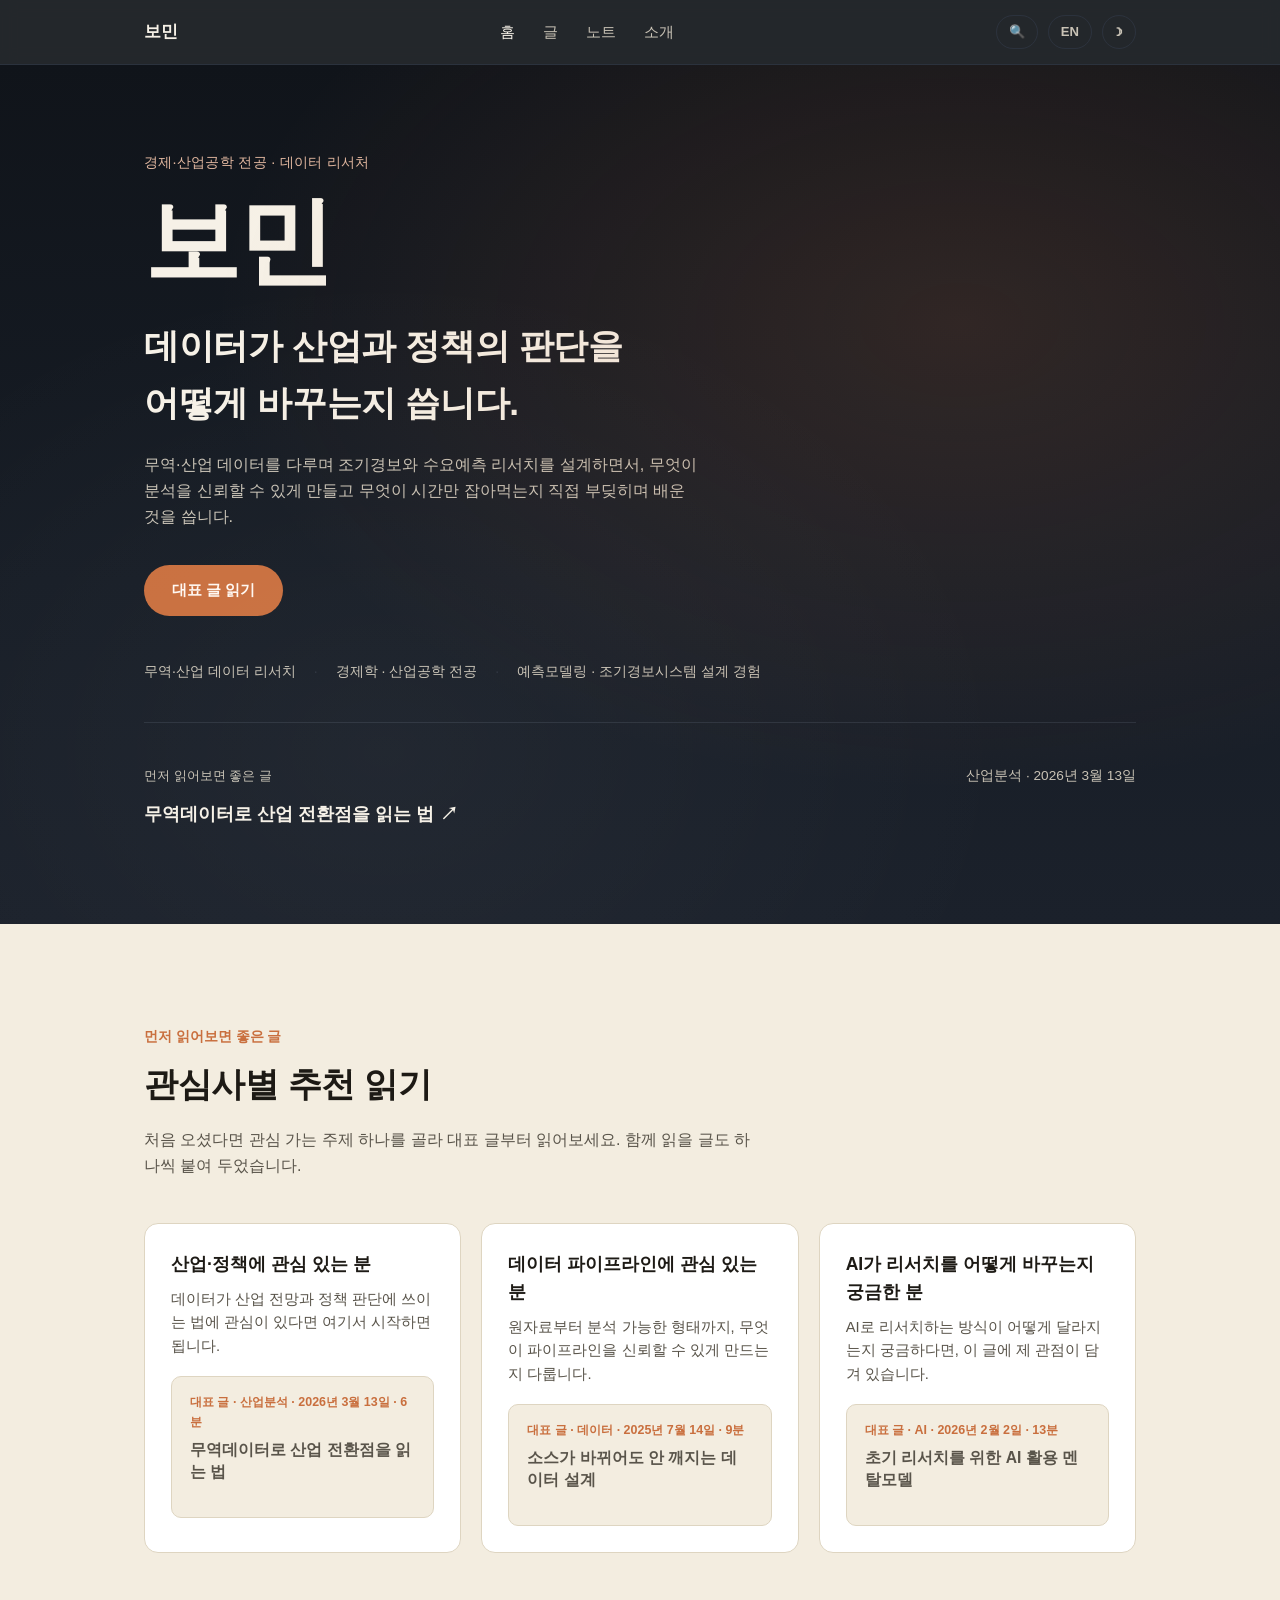
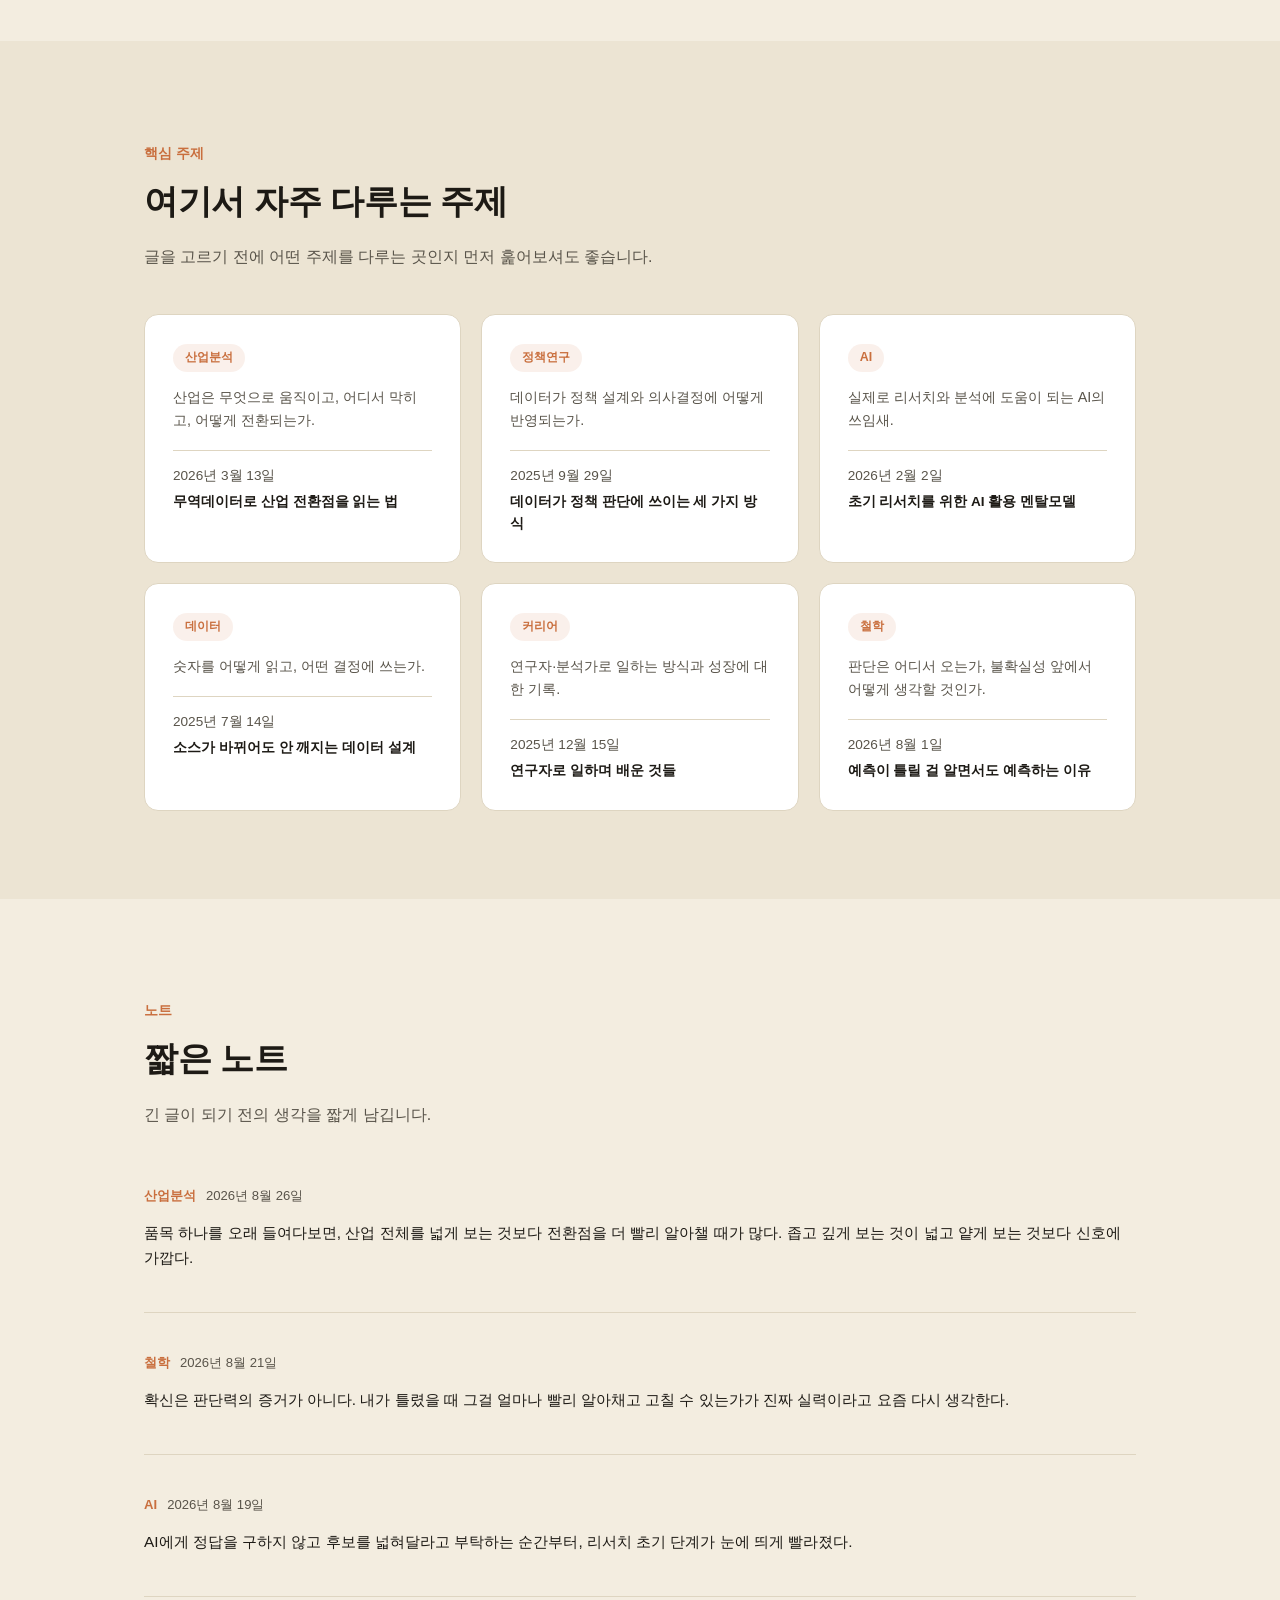
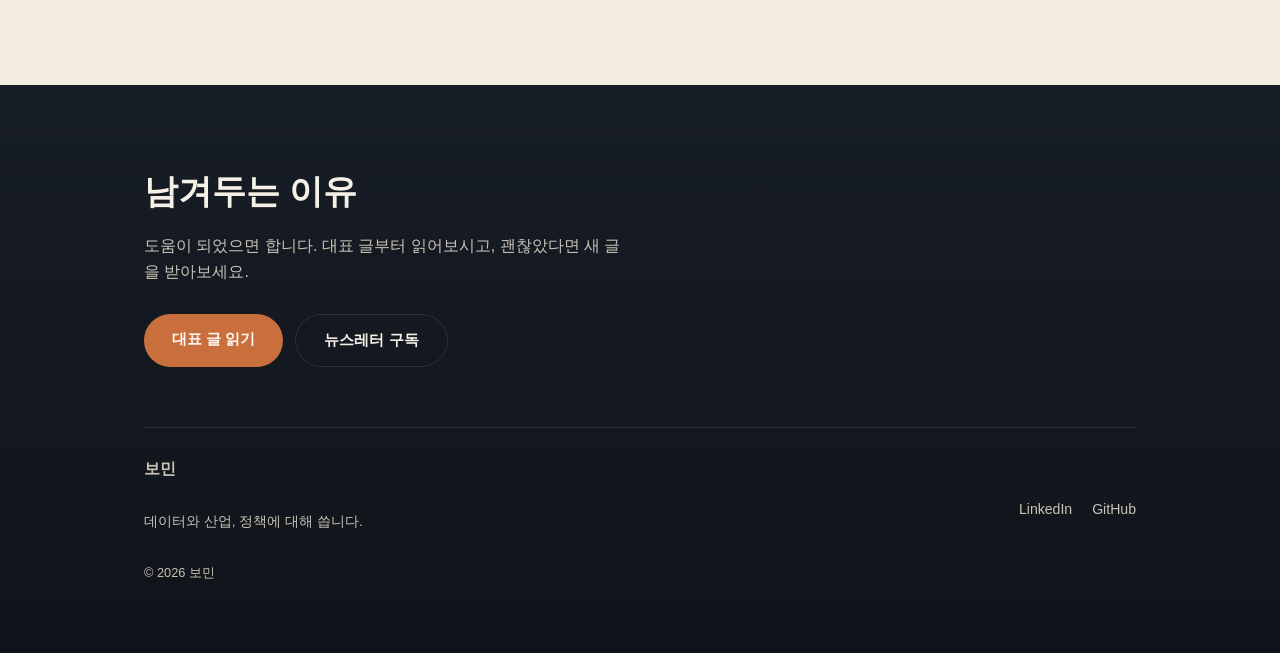
==== commit cfd98dc9: "Add site-wide search by title, content, and tags - search-data.js holds a searchable index (title, c" ====
--- a/index.html
+++ b/index.html
@@ -20,12 +20,20 @@
       <li><a href="about.html" data-en="About">소개</a></li>
     </ul>
     <div class="nav-right">
+      <button class="icon-btn" id="searchToggle" aria-label="검색">&#128269;</button>
       <button class="icon-btn" id="langToggle" aria-label="언어 전환">EN</button>
       <button class="icon-btn" id="themeToggle" aria-label="다크모드 전환">&#9789;</button>
       <button class="nav-toggle" id="navToggle" aria-label="메뉴 열기">&#9776;</button>
     </div>
   </div>
 </nav>
+
+<div class="search-overlay" id="searchOverlay">
+  <div class="search-box">
+    <input type="text" id="searchInput" class="search-input" placeholder="글 제목, 키워드로 검색..." autocomplete="off">
+    <div class="search-results" id="searchResults"></div>
+  </div>
+</div>
 
 <header class="hero">
   <div class="wrap">
@@ -208,6 +216,8 @@
   </div>
 </section>
 
+<script src="search-data.js"></script>
+<script src="search.js"></script>
 <script src="script.js"></script>
 </body>
 </html>
--- a/styles.css
+++ b/styles.css
@@ -682,6 +682,89 @@
 }
 
 /* ===== Responsive ===== */
+/* ===== Search ===== */
+.search-overlay {
+  display: none;
+  position: fixed;
+  inset: 0;
+  z-index: 100;
+  background: rgba(10, 8, 6, 0.6);
+  padding: 12vh 20px 20px;
+}
+
+.search-overlay.open {
+  display: block;
+}
+
+.search-box {
+  max-width: 640px;
+  margin: 0 auto;
+  background: var(--surface);
+  border: 1px solid var(--border-soft);
+  border-radius: var(--radius);
+  box-shadow: 0 20px 60px rgba(0, 0, 0, 0.35);
+  overflow: hidden;
+}
+
+.search-input {
+  width: 100%;
+  border: none;
+  border-bottom: 1px solid var(--border-soft);
+  background: transparent;
+  color: var(--text-dark);
+  font-family: var(--font-sans);
+  font-size: 1.05rem;
+  padding: 20px 22px;
+  outline: none;
+}
+
+.search-input::placeholder {
+  color: var(--text-dark-soft);
+}
+
+.search-results {
+  max-height: 60vh;
+  overflow-y: auto;
+  padding: 8px;
+}
+
+.search-result {
+  display: flex;
+  flex-direction: column;
+  gap: 4px;
+  padding: 12px 14px;
+  border-radius: 10px;
+}
+
+.search-result:hover,
+.search-result.active {
+  background: var(--bg-cream);
+}
+
+.search-result-kicker {
+  font-size: 0.76rem;
+  font-weight: 700;
+  color: var(--accent);
+}
+
+.search-result-title {
+  font-size: 0.98rem;
+  font-weight: 700;
+  color: var(--text-dark);
+}
+
+.search-result-excerpt {
+  font-size: 0.85rem;
+  color: var(--text-dark-soft);
+}
+
+.search-empty,
+.search-hint {
+  padding: 24px 22px;
+  color: var(--text-dark-soft);
+  font-size: 0.9rem;
+}
+
 @media (max-width: 860px) {
   .interest-grid,
   .topics-grid { grid-template-columns: 1fr; }
@@ -701,4 +784,6 @@
     gap: 18px;
     border-bottom: 1px solid var(--border-dark);
   }
-}
+
+  .search-overlay { padding-top: 8vh; }
+}
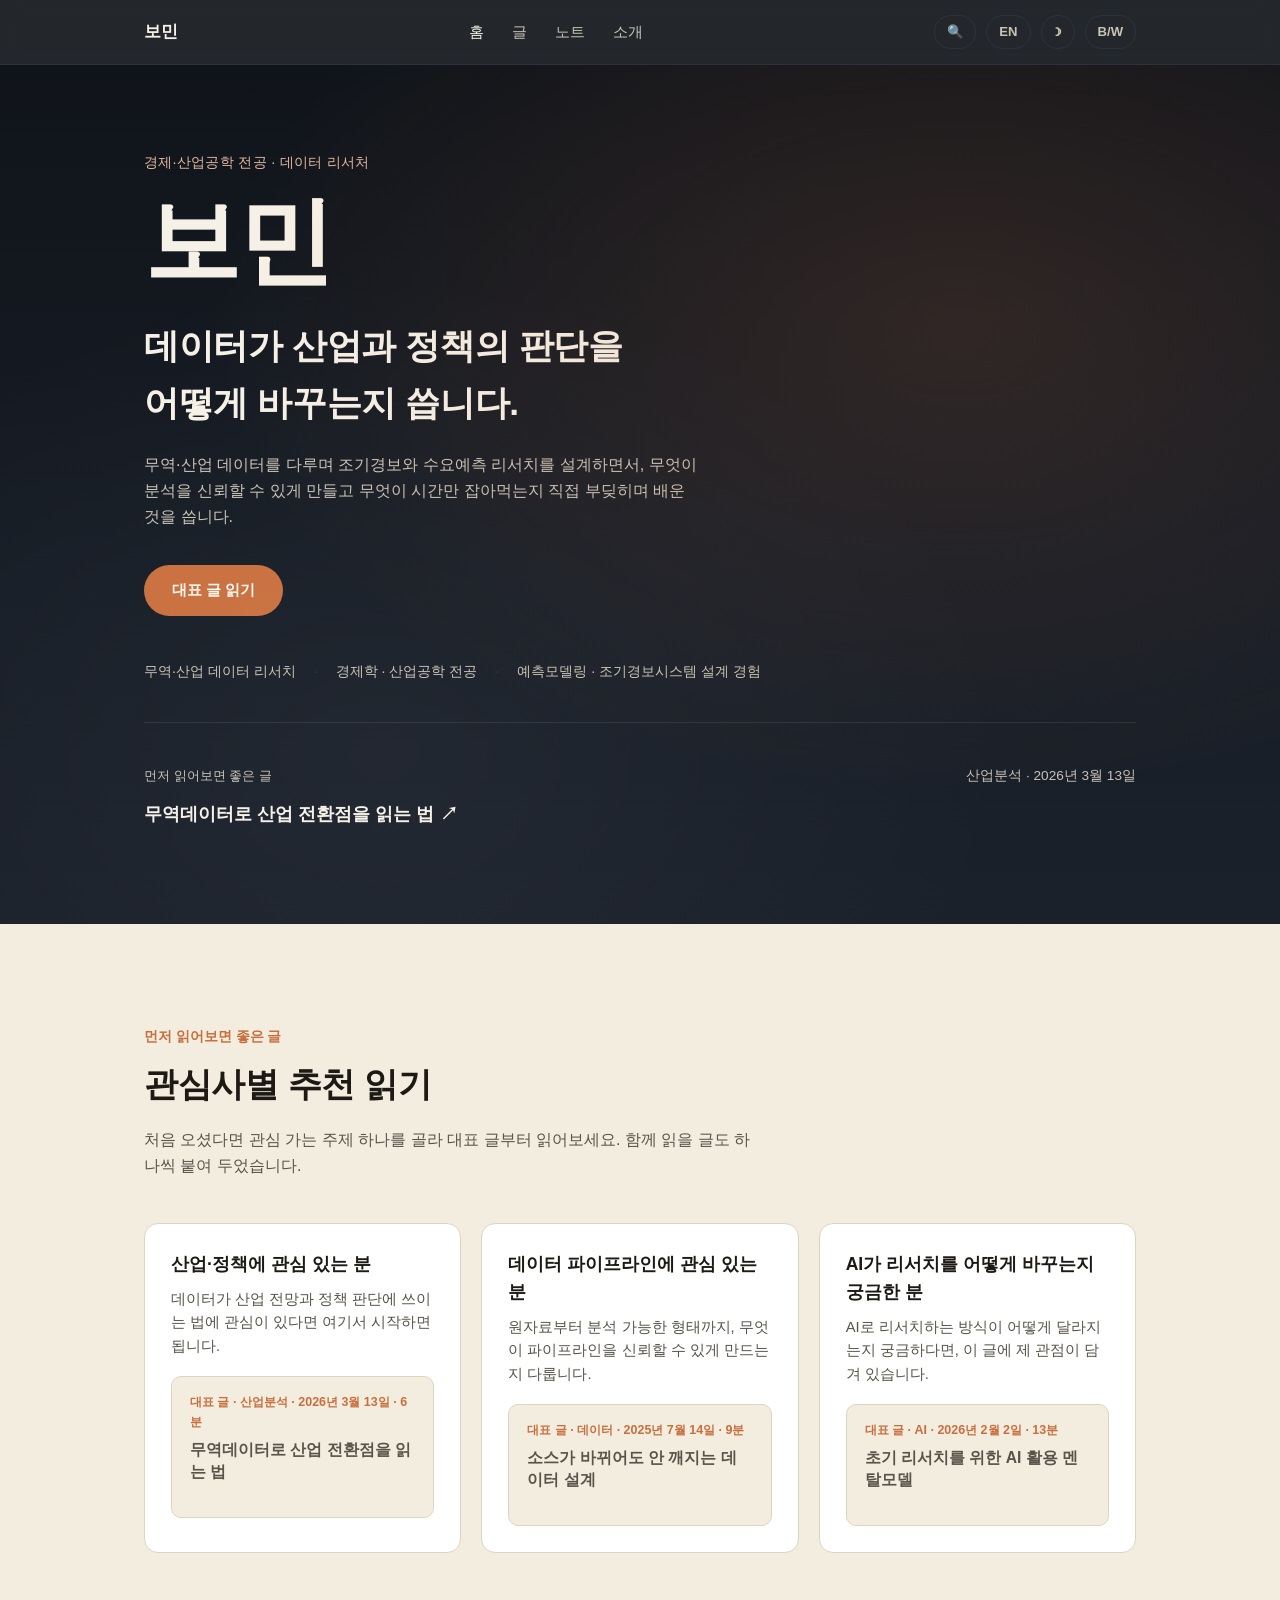
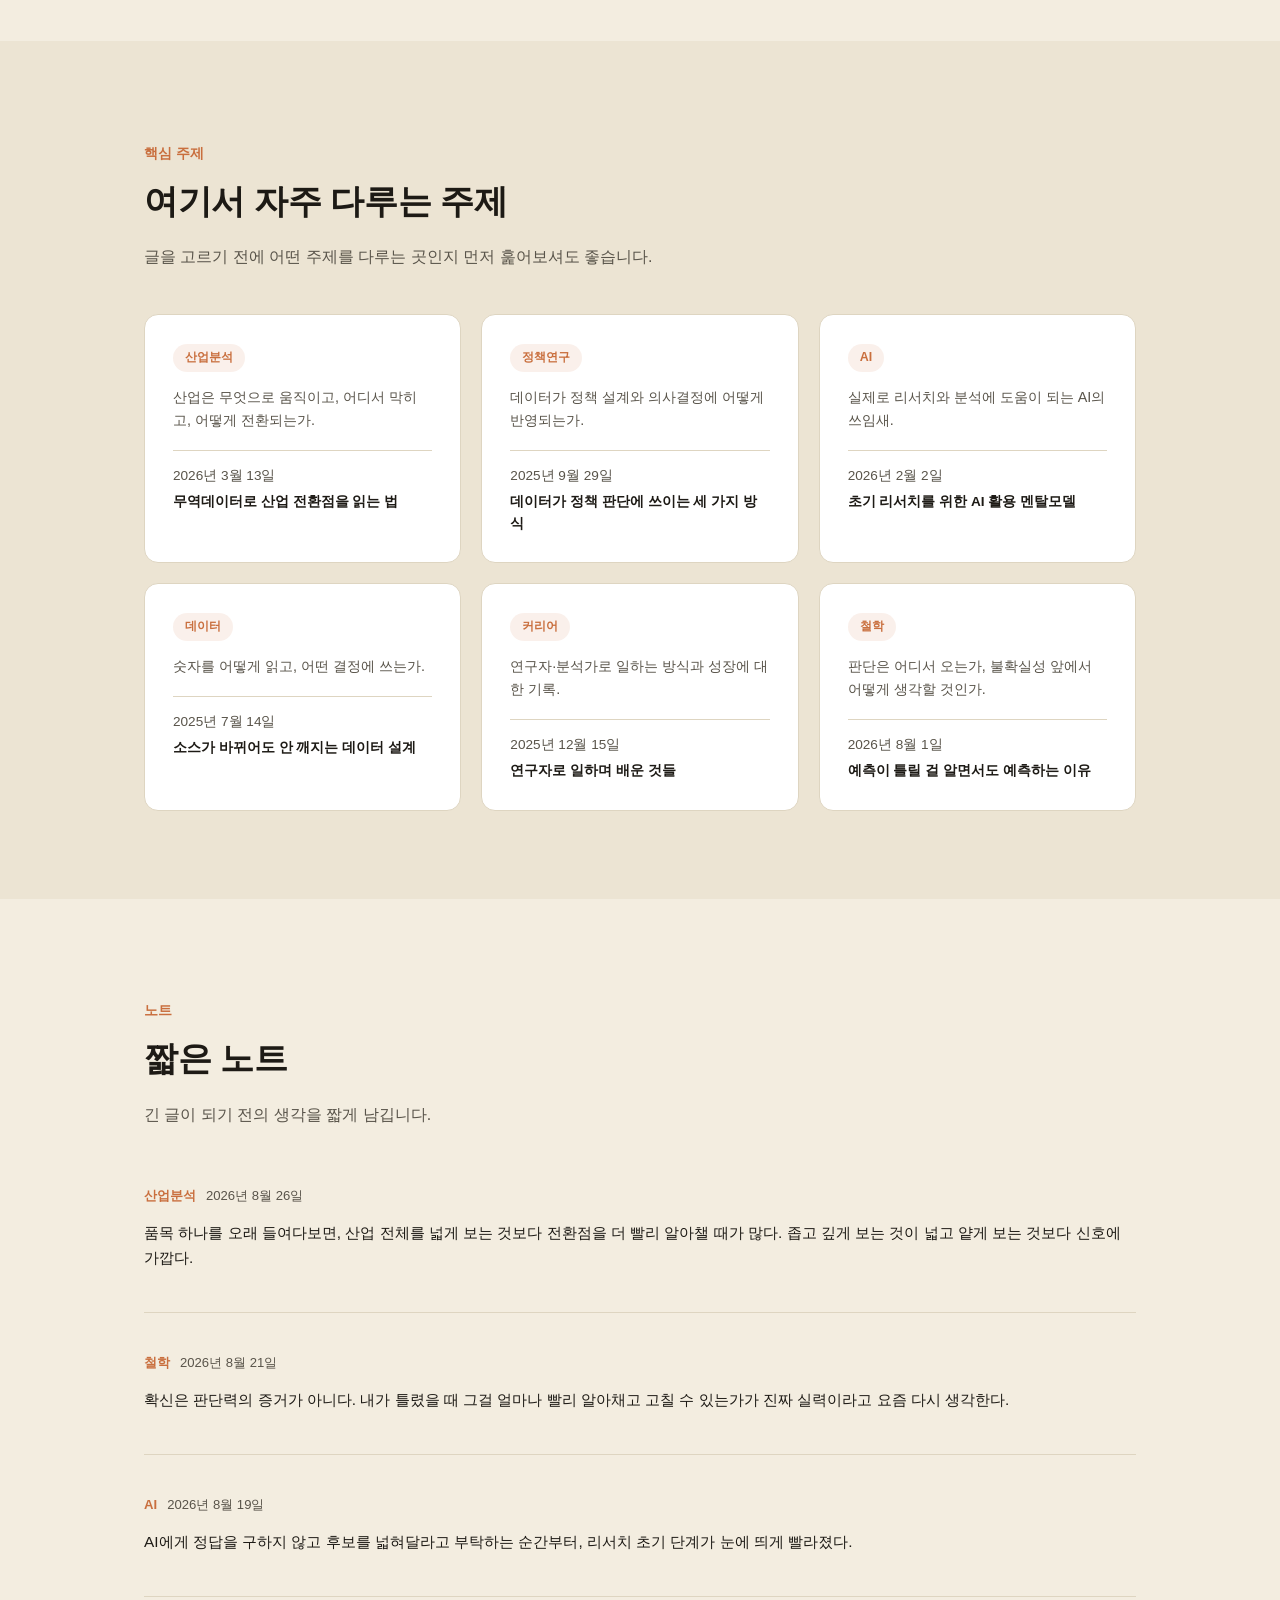
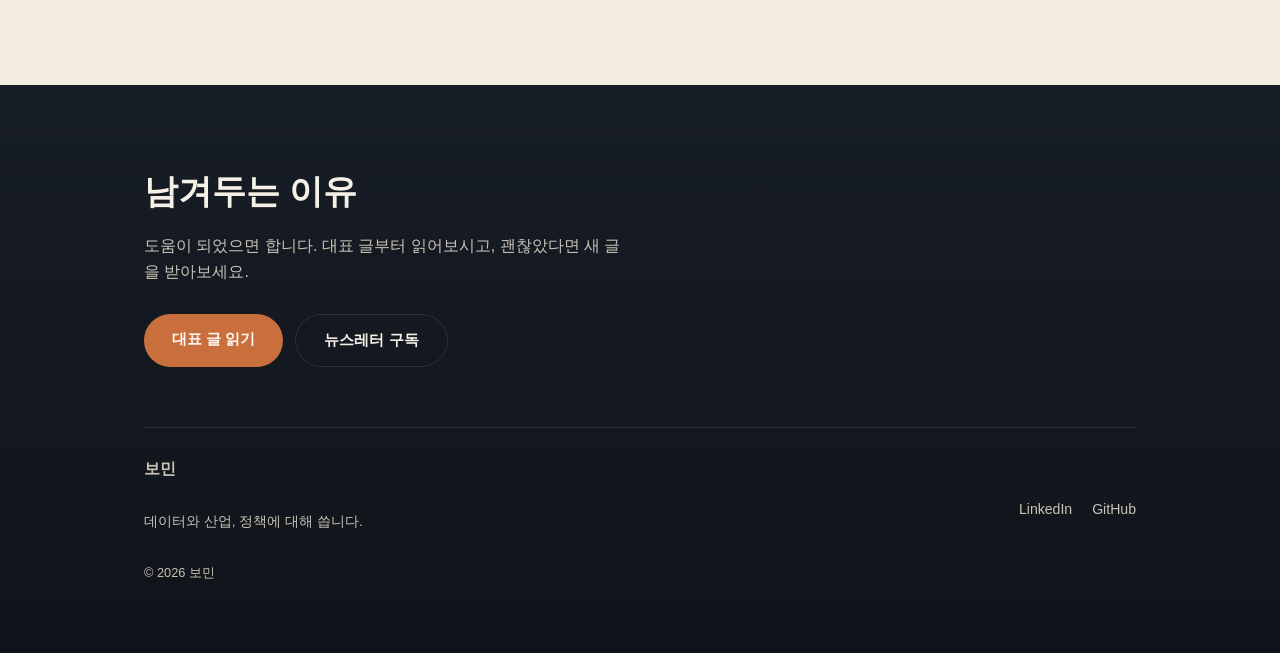
==== commit 0cacb82e: "Add grayscale (B/W) mode toggle Applies filter: grayscale(1) to body's direct children (excluding th" ====
--- a/index.html
+++ b/index.html
@@ -2,7 +2,7 @@
 <html lang="ko">
 <head>
 <meta charset="UTF-8">
-<script>(function(){try{var t=localStorage.getItem('theme');if(!t){t=window.matchMedia&&window.matchMedia('(prefers-color-scheme: dark)').matches?'dark':'light';}document.documentElement.setAttribute('data-theme',t);}catch(e){}})();</script>
+<script>(function(){try{var t=localStorage.getItem('theme');if(!t){t=window.matchMedia&&window.matchMedia('(prefers-color-scheme: dark)').matches?'dark':'light';}document.documentElement.setAttribute('data-theme',t);if(localStorage.getItem('grayscale')==='true'){document.documentElement.setAttribute('data-grayscale','true');}}catch(e){}})();</script>
 <meta name="viewport" content="width=device-width, initial-scale=1.0">
 <title>보민 | 데이터와 산업, 정책에 대해 씁니다</title>
 <meta name="description" content="보민의 개인 페이지 — 데이터 분석, 산업 리서치, 정책, 그리고 판단에 대한 글을 씁니다.">
@@ -23,6 +23,7 @@
       <button class="icon-btn" id="searchToggle" aria-label="검색">&#128269;</button>
       <button class="icon-btn" id="langToggle" aria-label="언어 전환">EN</button>
       <button class="icon-btn" id="themeToggle" aria-label="다크모드 전환">&#9789;</button>
+      <button class="icon-btn" id="grayscaleToggle" aria-label="흑백 모드">B/W</button>
       <button class="nav-toggle" id="navToggle" aria-label="메뉴 열기">&#9776;</button>
     </div>
   </div>
--- a/styles.css
+++ b/styles.css
@@ -133,6 +133,25 @@
 
 .icon-btn:hover { color: var(--text-light); border-color: var(--text-light-soft); }
 
+.icon-btn.active {
+  background: var(--accent);
+  border-color: var(--accent);
+  color: #fff8f2;
+}
+
+.icon-btn.active:hover {
+  color: #fff8f2;
+  border-color: var(--accent);
+}
+
+/* ===== Grayscale mode ===== */
+/* Applied to body's direct children (not the search overlay) so
+   any future images inherit it automatically via the filter, and
+   position:fixed elements outside this subtree stay unaffected. */
+html[data-grayscale="true"] body > *:not(.search-overlay) {
+  filter: grayscale(1);
+}
+
 .nav-toggle {
   display: none;
   background: none;
@@ -658,6 +677,8 @@
   font-size: 1.02rem;
   color: var(--text-dark);
   margin: 0 0 22px;
+  text-align: justify;
+  word-break: keep-all;
 }
 
 .article-body h2 {
